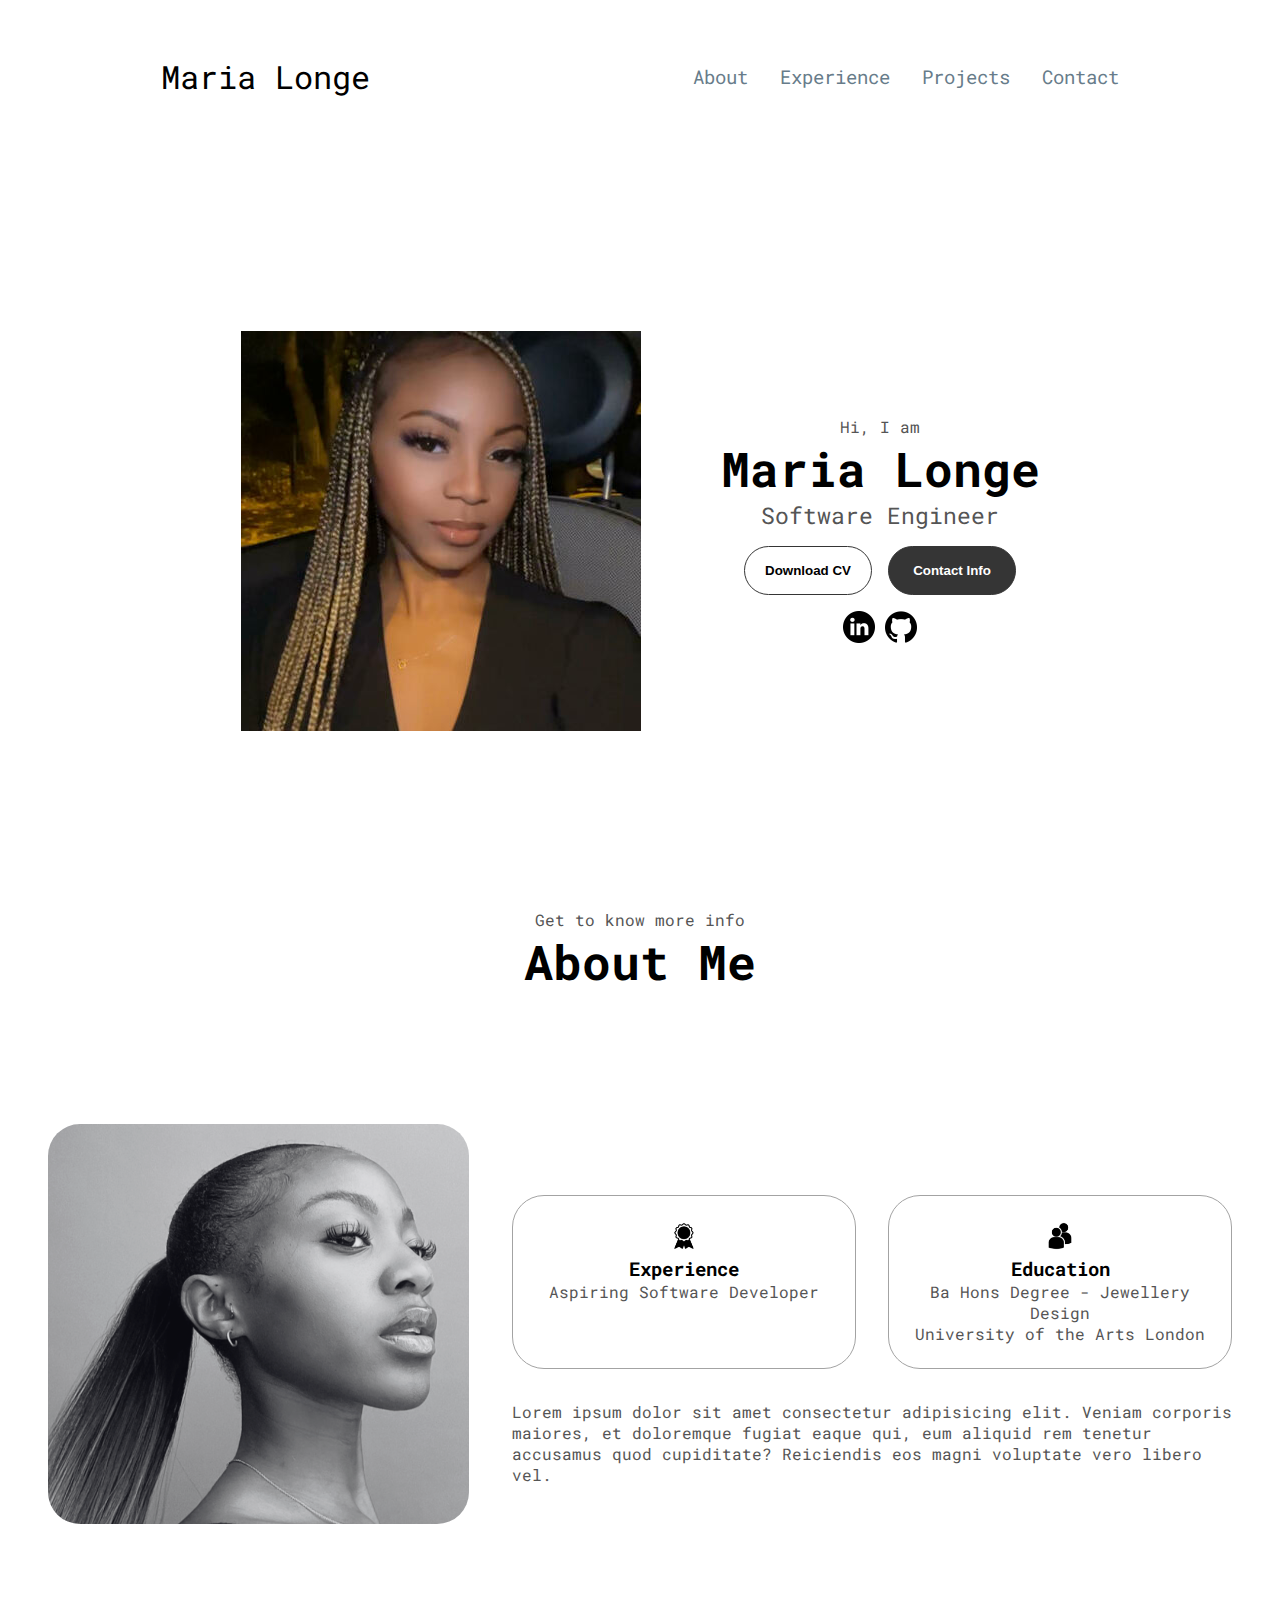
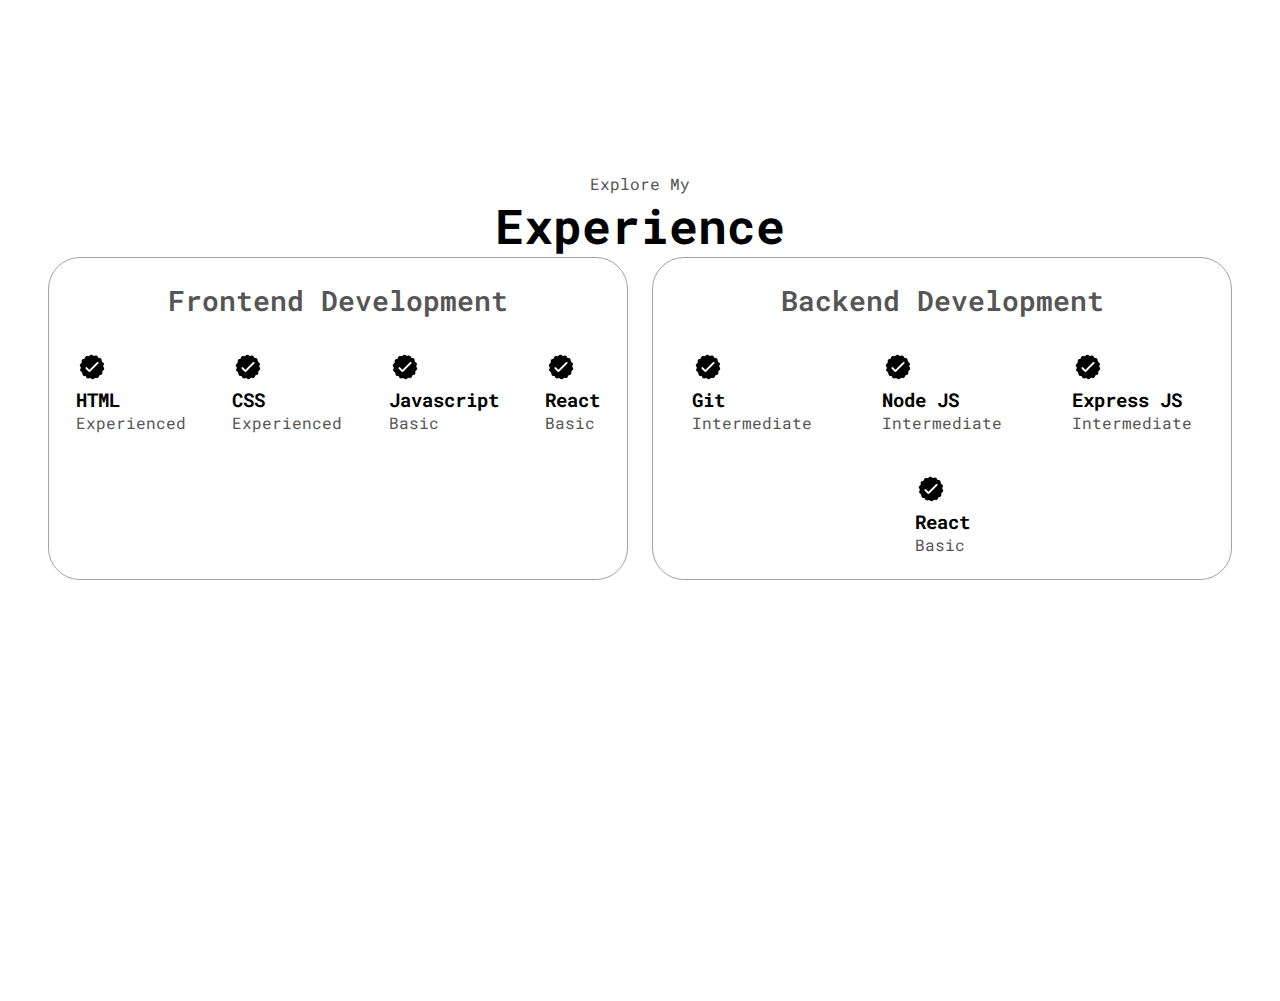
==== src/index.html @ 26e32adf "Experience section added in HTML and CSS" ====
<!DOCTYPE html>
<html lang="en">
<head>
    <meta charset="UTF-8">
    <meta name="viewport" content="width=device-width, initial-scale=1.0">
    <title>Maria;s Porfolio</title>
    <link rel="stylesheet" href="style.css"/>
    <link rel="stylesheet" href="mediaqueries.css"/>
</head>
<body>
    <nav id="desktop-nav">
        <div class="logo">Maria Longe</div>
        <div>
            <ul class="nav-links">
                <li><a href="#about">About</a></li>
                <li><a href="#experience">Experience</a></li>
                <li><a href="#projects">Projects</a></li>
                <li><a href="#contact">Contact</a></li>
            </ul>
        </div>
    </nav>
    <nav id="hamburger-nav">
        <div class="logo">Maria Longe</div>
        <div class="hamburger-menu">
            <div class="hamburger-icon" onclick="toggleMenu()">
                <span></span>
                <span></span>
                <span></span>
            </div>
            <div class="menu-links">
                <li><a href="#about" onclick="toggleMenu()">About</a></li>
                <li><a href="#experience" onclick="toggleMenu()">Experience</a></li>
                <li><a href="#projects" onclick="toggleMenu()">Projects</a></li>
                <li><a href="#contact" onclick="toggleMenu()">Contact</a></li>
            </div>
        </div>
    </nav>
    <section id="profile">
        <div class="section__pic-container">
            <img src="/assets/selfie.png" alt="Maria Longe profile picture"/>
        </div>
        <div class="section_text">
            <p class="section_text_p1">Hi, I am</p>
            <h1 class="title">Maria Longe</h1>
            <p class="section_text_p2">Software Engineer</p>
            <div class="btn-container">
                <button class="btn btn-color-2" 
                onclick="window.open('/assets/resume.pdf')">
                Download CV               
                </button>
                <button class="btn btn-color-1" 
                onclick="location.href='./#contact'">
                Contact Info               
                </button>
            </div>
            <div id="socials-container">
                <img 
                src="/assets/linkedin.png" 
                alt="My LinkedIn Profile"
                class="icon"
                onclick="location.href='//https://www.linkedin.com/in/maria-longe/'"
                />
                <img 
                src="/assets/github.png" 
                alt="My Github Profile"
                class="icon"
                onclick="location.href='//https://github.com/mariamayowa'"
                />
            </div>
        </div>
    </section>
    <section id="about">
        <p class="section_text_p1">Get to know more info</p>
        <h1 class="title">About Me</h1>
        <div class="section-container">
            <div class="section__pic-container">
                <img 
                src="/assets/about-pic.png" 
                alt="Profile pic" 
                class="about-pic"
                />
            </div>
            <div class="about-details-container">
                <div class="about-container">
                    <div class="details-container">
                        <img 
                        src="/assets/experience.png"
                        alt="Experience icon"
                        class="icon"
                        />
                        <h3>Experience</h3>
                        <p>Aspiring Software Developer</p>
                    </div>
                    <div class="details-container">
                        <img
                        src="/assets/education.png"
                        alt="Education icon"
                        class="icon"
                        />
                        <h3>Education</h3>
                        <p>Ba Hons Degree - Jewellery Design<br/>
                            University of the Arts London</p>
                    </div>
                </div>
                <div class="text-container">
                    <p>Lorem ipsum dolor sit amet consectetur adipisicing elit. Veniam corporis maiores, et doloremque fugiat eaque qui, eum aliquid rem tenetur accusamus quod cupiditate? Reiciendis eos magni voluptate vero libero vel.</p>
                </div>
            </div>    
        </div>
        <img 
        src="/assets/arrow.png" 
        alt="Arrow icon" 
        class="icon arrow"
        onclick="location.href='./#experience'"
        />
    </section>
    <section id="experience">
        <p class="section_text_p1">Explore My</p>
        <h1 class="title">Experience</h1>
        <div class="experience-detail-container">
            <div class="about-containers">
                <div class="details-container">
                    <h2 class="experience-sub-title">Frontend Development</h2>
                    <div class="article-container">
                        <article>
                            <img 
                            src="/assets/checkmark.png" 
                            alt="Experience icon"
                            class="icon"
                            />
                            <div>
                                <h3>HTML</h3>
                                <p>Experienced</P>
                            </div>
                        </article>
                        <article>
                            <img 
                            src="/assets/checkmark.png" 
                            alt="Experience icon"
                            class="icon"
                            />
                            <div>
                                <h3>CSS</h3>
                                <p>Experienced</P>
                            </div>
                        </article>
                        <article>
                            <img 
                            src="/assets/checkmark.png" 
                            alt="Experience icon"
                            class="icon"
                            />
                            <div>
                                <h3>Javascript</h3>
                                <p>Basic</P>
                            </div>
                        </article>
                        <article>
                            <img 
                            src="/assets/checkmark.png" 
                            alt="Experience icon"
                            class="icon"
                            />
                            <div>
                                <h3>React</h3>
                                <p>Basic</P>
                            </div>
                        </article>
                    </div>
                </div>
                <div class="details-container">
                    <h2 class="experience-sub-title">Backend Development</h2>
                    <div class="article-container">
                        <article>
                            <img 
                            src="/assets/checkmark.png" 
                            alt="Experience icon"
                            class="icon"
                            />
                            <div>
                                <h3>Git</h3>
                                <p>Intermediate</P>
                            </div>
                        </article>
                        <article>
                            <img 
                            src="/assets/checkmark.png" 
                            alt="Experience icon"
                            class="icon"
                            />
                            <div>
                                <h3>Node JS</h3>
                                <p>Intermediate</P>
                            </div>
                        </article>
                        <article>
                            <img 
                            src="/assets/checkmark.png" 
                            alt="Experience icon"
                            class="icon"
                            />
                            <div>
                                <h3>Express JS</h3>
                                <p>Intermediate</P>
                            </div>
                        </article>
                        <article>
                            <img 
                            src="/assets/checkmark.png" 
                            alt="Experience icon"
                            class="icon"
                            />
                            <div>
                                <h3>React</h3>
                                <p>Basic</P>
                            </div>
                        </article>
                    </div>
                </div>                             
            </div>
        </div>
        <img 
        src="/assets/arrow.png" 
        alt="Arrow icon" 
        class="icon arrow"
        onclick="location.href='./#projects'"
        />
    </section>
    <script src="script.js"></script>
</body>
</html>
---- src/style.css ----
/*GENERAL*/

@import url('https://fonts.googleapis.com/css2?family=Poppins:wght@200;300;400;500;600&family=Roboto+Mono:wght@100..700&display=swap');

* {

    margin: 0;
    padding: 0;
}

body {
    font-family: "Roboto Mono", serif;
}

html {
    scroll-behavior: smooth;
}

p {
    color: rgb(85, 85, 85);
}

/*TRANSITION*/

a, .btn {
    transition: all 300ms ease;
}

/*DESKTOP NAV*/

nav, 
.nav-links {
    display: flex;
}

nav {
    justify-content: space-around;
    align-items: center;
    height: 17vh;
}

.nav-links {
    gap: 2rem;
    list-style: none;
    font-size: 1.2rem;
}

a {
    color: #677c8a;
    text-decoration: none;
    text-decoration-color: white;
}

a:hover {
    color: white;
    text-decoration: underline;
    text-underline-offset: 1rem;
    text-decoration-color: rgb(181, 181, 181);
}

.logo {
    font-size: 2rem;
}

.logo:hover {
    cursor: default;
}

/*HAMBURGER MENU*/

#hamburger-nav {
    display:  none;
}

.hamburger-menu {
    position: relative;
    display: inline-block;
}

.hamburger-icon {
    display: flex;
    flex-direction: column;
    justify-content: space-between;
    height: 24px;
    width: 30px;
    cursor: pointer;
}

.hamburger-icon span {
    background-color: black;
    width: 100%;
    height: 2px;
    transition: all 0.3 ease-in-out;
}

.menu-links {
    background-color: white;
    width: fit-content;
    max-height: 0;
    position: absolute;
    top: 100%;
    right: 0;
    overflow: hidden;
    transition: all 0.3 ease-in-out;
}

.menu-links a {
    text-align: center;
    display: block;
    padding: 10px;
    color: black;
    font-size: 1.5rem;
    text-decoration: none;
    transition: all 0.3 ease-in-out;
}

.menu-links li {
    list-style: none;
}

.menu-links.open {
    max-height: 300px;
}

.hamburger-icon.open span:first-child {
    transform: rotate(45deg) translate(10px, 5px);
}

.hamburger-icon.open span:nth-child(2) {
    opacity: 0;
}

.hamburger-icon.open span:last-child {
    transform: rotate(-45deg) translate(10px, -5px);
}

.hamburger-icon span:first-child {
    transform: none;
}

.hamburger-icon span:first-child {
    opacity: 1;
}

.hamburger-icon span:first-child {
    transform: none;
}

/*SECTIONS*/

section {
    margin: 0 3rem;
    padding-top: 4vh;
    height: 96vh;
    box-sizing: border-box;
    min-height: fit-content;
}

.section-container {
    display: flex;
}

/*PROFILE SECTION*/

#profile {
    gap: 5rem;
    display: flex;
    height: 80vh;
    justify-content: center;
}

.section__pic-container {
    display: flex;
    height: 400px;
    width: 400px;
    margin: auto 0;
}

.section_text {
    align-self: center;
    text-align: center;
}

.section_text p {
    font-weight: 400;
}

.section_text_p1 {
    text-align: center;
}

.section_text_p2 {
    font-size: 1.45rem;
    margin-bottom: 1rem;
}

.title {
    font-size: 3rem;
    text-align: center;
}

#social-container {
    display: flex;
    margin-top: 1rem;
    gap: 1rem;
    justify-content: center;
}

/*ICONS*/

.icon {
    cursor: pointer;
    height: 2rem;
}

/*BUTTONS*/

.btn-container {
    display: flex;
    justify-content: center;
    gap: 1rem;
    padding-bottom: 1rem;
}

.btn {
    border-radius: 2rem;
    padding: 1rem;
    width: 8rem;
    transition: all 300ms ease;
    font-weight: 600;
}

.btn-color-1,
.btn-color-2 {
    border: rgb(53,53,53) 0.1rem solid;
}

.btn-color-1:hover,
.btn-color-2:hover {
    cursor: pointer;
}    

.btn-color-1,
.btn-color-2:hover {
    background: rgb(53,53,53);
    color: white;
}

.btn-color-1:hover{
    background: rgb(0,0,0);
}

.btn-color-2 {
    background: none;
}

.btn-color-2:hover {
    border: rgb(255, 255, 255) 0.1rem solid;
}

.btn-container {
    gap: 1rem;
}

/*ABOUT SECTION*/

#about {
    position: relative;
}

.about-container {
    gap: 2rem;
    margin-top: 2rem;
    margin-bottom: 2rem;
}

.about-details-container {
    justify-content: center;
    flex-direction: column;
}

.about-container, 
.about-details-container {
    display: flex;
}

.about-pic {
    border-radius: 2rem;
}

.arrow {
    position: absolute;
    right: -5rem;
    bottom: 2.5rem;
}

.details-container {
    background: white;
    flex: 1;
    padding: 1.5rem;
    border-radius: 2rem;
    border: rgb(53,53,53) 0.1rem solid;
    border-color: rgb(163,163,163);
    text-align: center;
}

.section-container {
    gap: 4rem;
    height: 80%;
}

.section__pic-container {
    height: 400px;
    width: 400px;
    margin: auto 0;
}

/*EXPERIENCE SECTION*/

#experience {
    position: relative;
}

.about-containers {
    display: flex;
    gap: 1.5rem;
}

.experience-sub-title {
    color: rgb(85, 85, 85);
    font-weight: 600;
    font-size: 1.75rem;
    margin-bottom: 2rem;
}

.experience-detail-container {
    display: flex; 
    justify-content: center;
    flex-direction: column;
}

.article-container {
    display: flex;
    text-align: initial;
    flex-wrap: wrap;
    flex-direction: row;
    gap: 2.5rem;
    justify-content: space-around;
}

.article {
    display: flex;
    width: 10rem;
    justify-content: space-around;
    gap: 0.5rem;
}

article .icon {
    cursor: default;
}
---- src/mediaqueries.css ----
@media screen and (max-width: 1200px) {
    #desktop-nav{
        display: none;
    }
    #hamburger-nav {
        display: flex;
    }
}
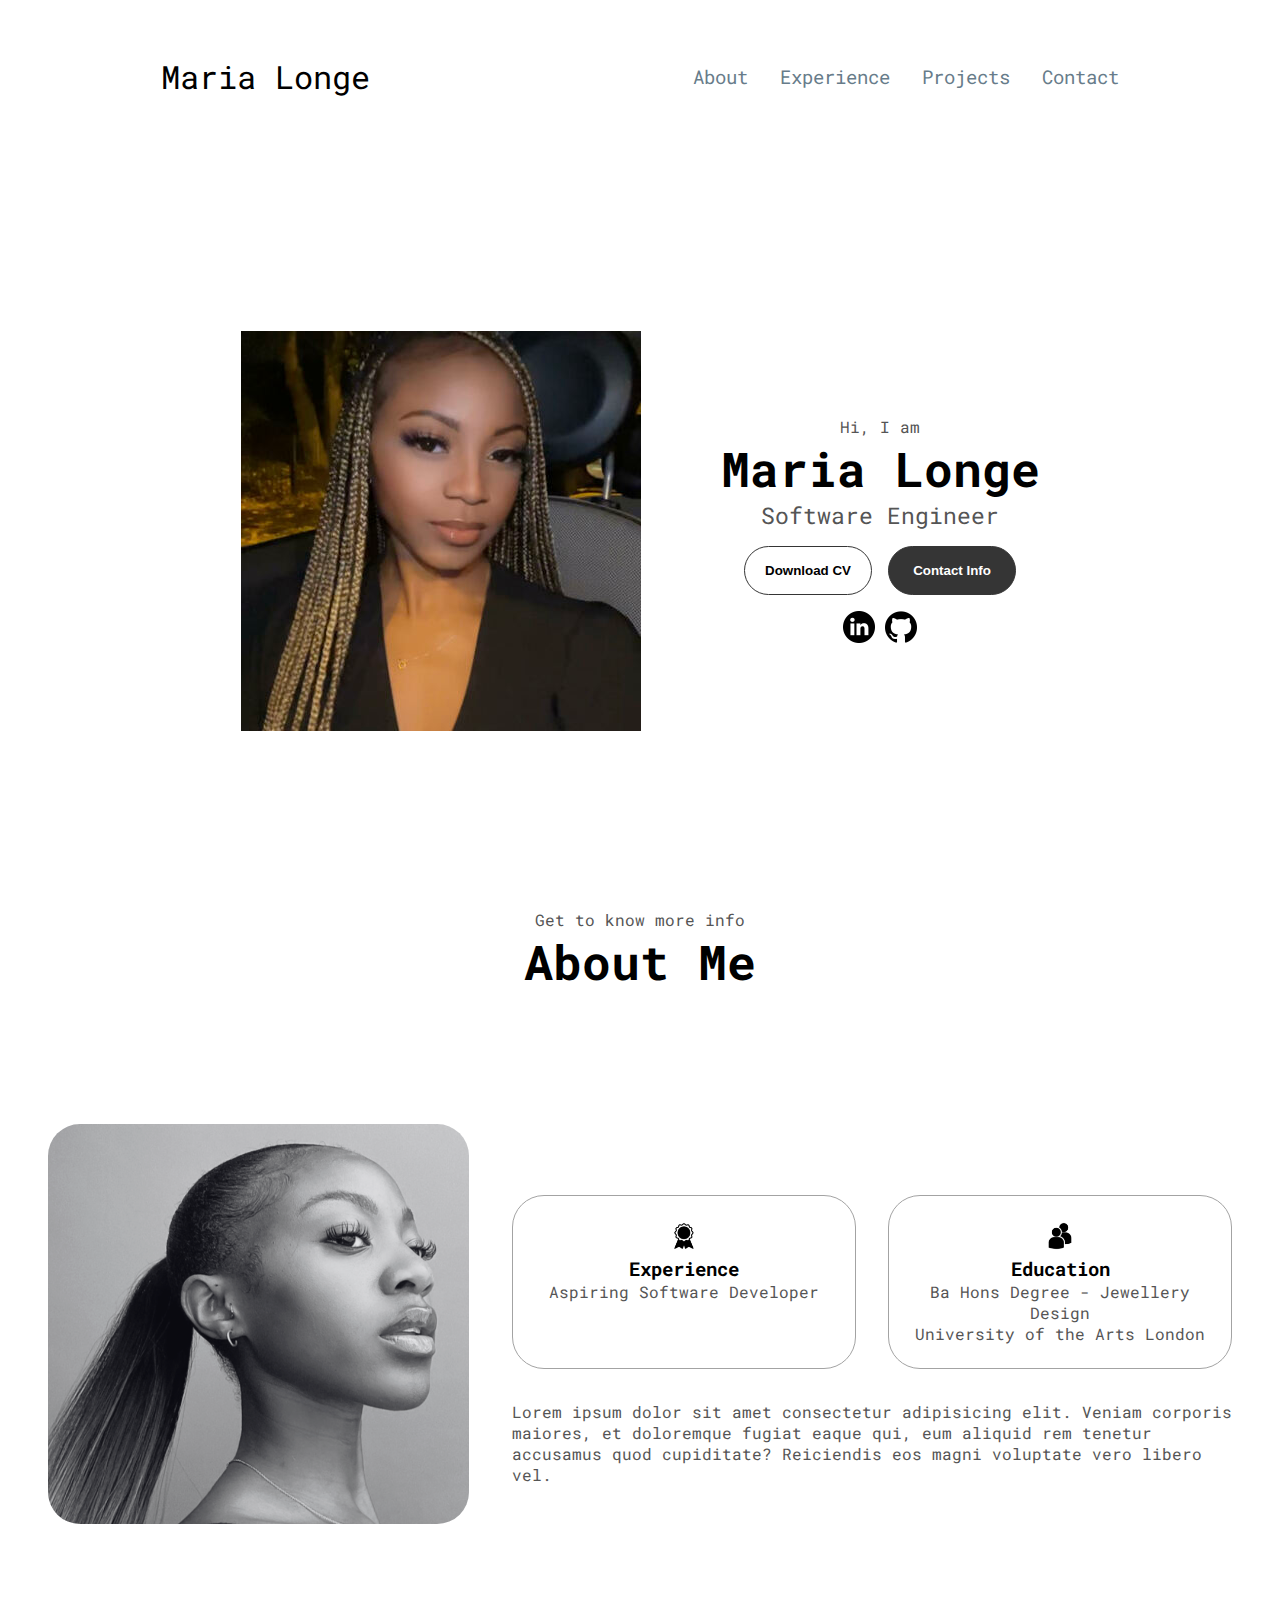
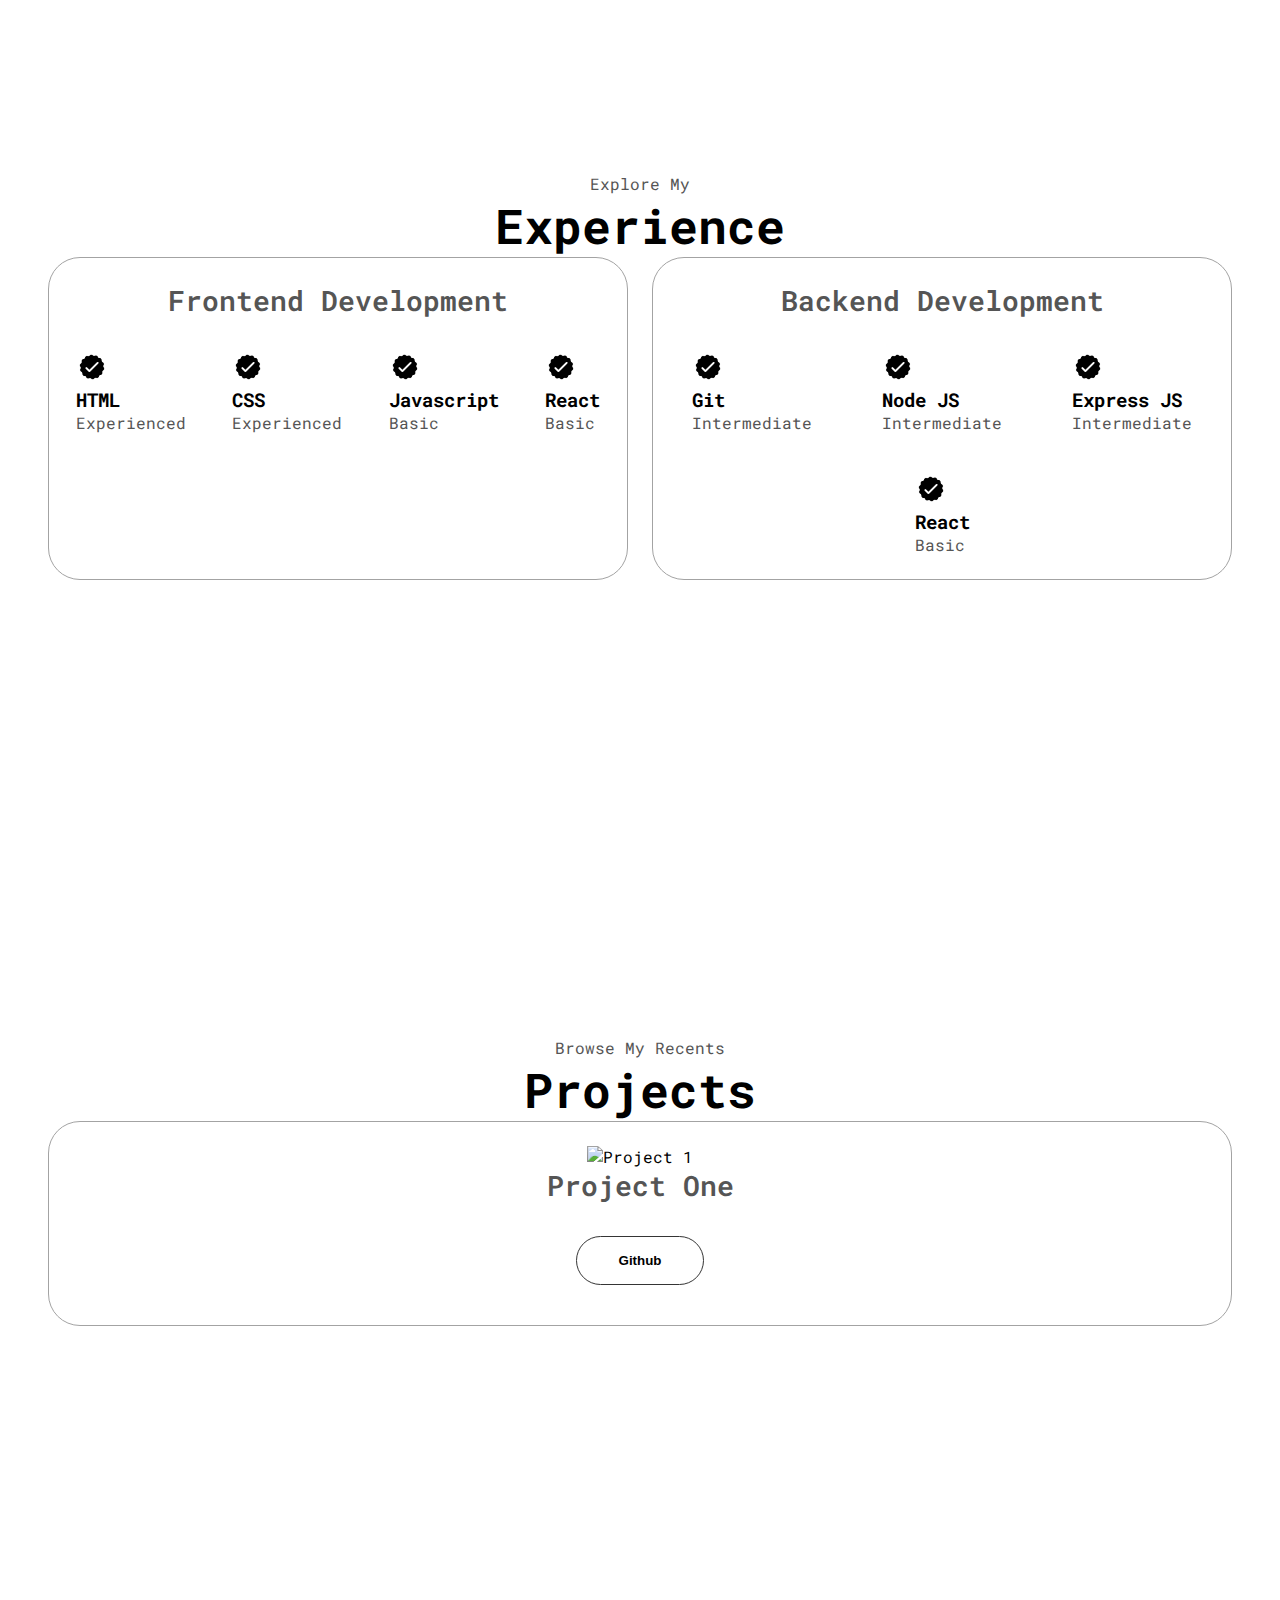
==== commit cedec8d7: "Personal projects section added." ====
--- a/src/index.html
+++ b/src/index.html
@@ -226,6 +226,30 @@
         onclick="location.href='./#projects'"
         />
     </section>
+    <section id="projects">
+        <p class="section_text_p1">Browse My Recents</p>
+        <h1 class="title">Projects</h1>
+        <div class="experience-detail-container">
+            <div class="details-container color-container">
+                <div class="article-container">
+                    <img
+                    src=""
+                    alt="Project 1"
+                    class="project-img"
+                    />
+                </div>
+                <h2 class="experience-sub-title project-title">Project One</h2>
+                <div class="btn-container">
+                    <button
+                        class="btn btn-color-2 project-btn"
+                    onclick="location.href='https://github.com/'"
+                    >
+                    Github
+                    </button>
+                </div>
+            </div>
+        </div>
+    </section>
     <script src="script.js"></script>
 </body>
 </html>--- a/src/style.css
+++ b/src/style.css
@@ -357,4 +357,7 @@
 
 article .icon {
     cursor: default;
-}+}
+
+/*PROJECTS*/
+
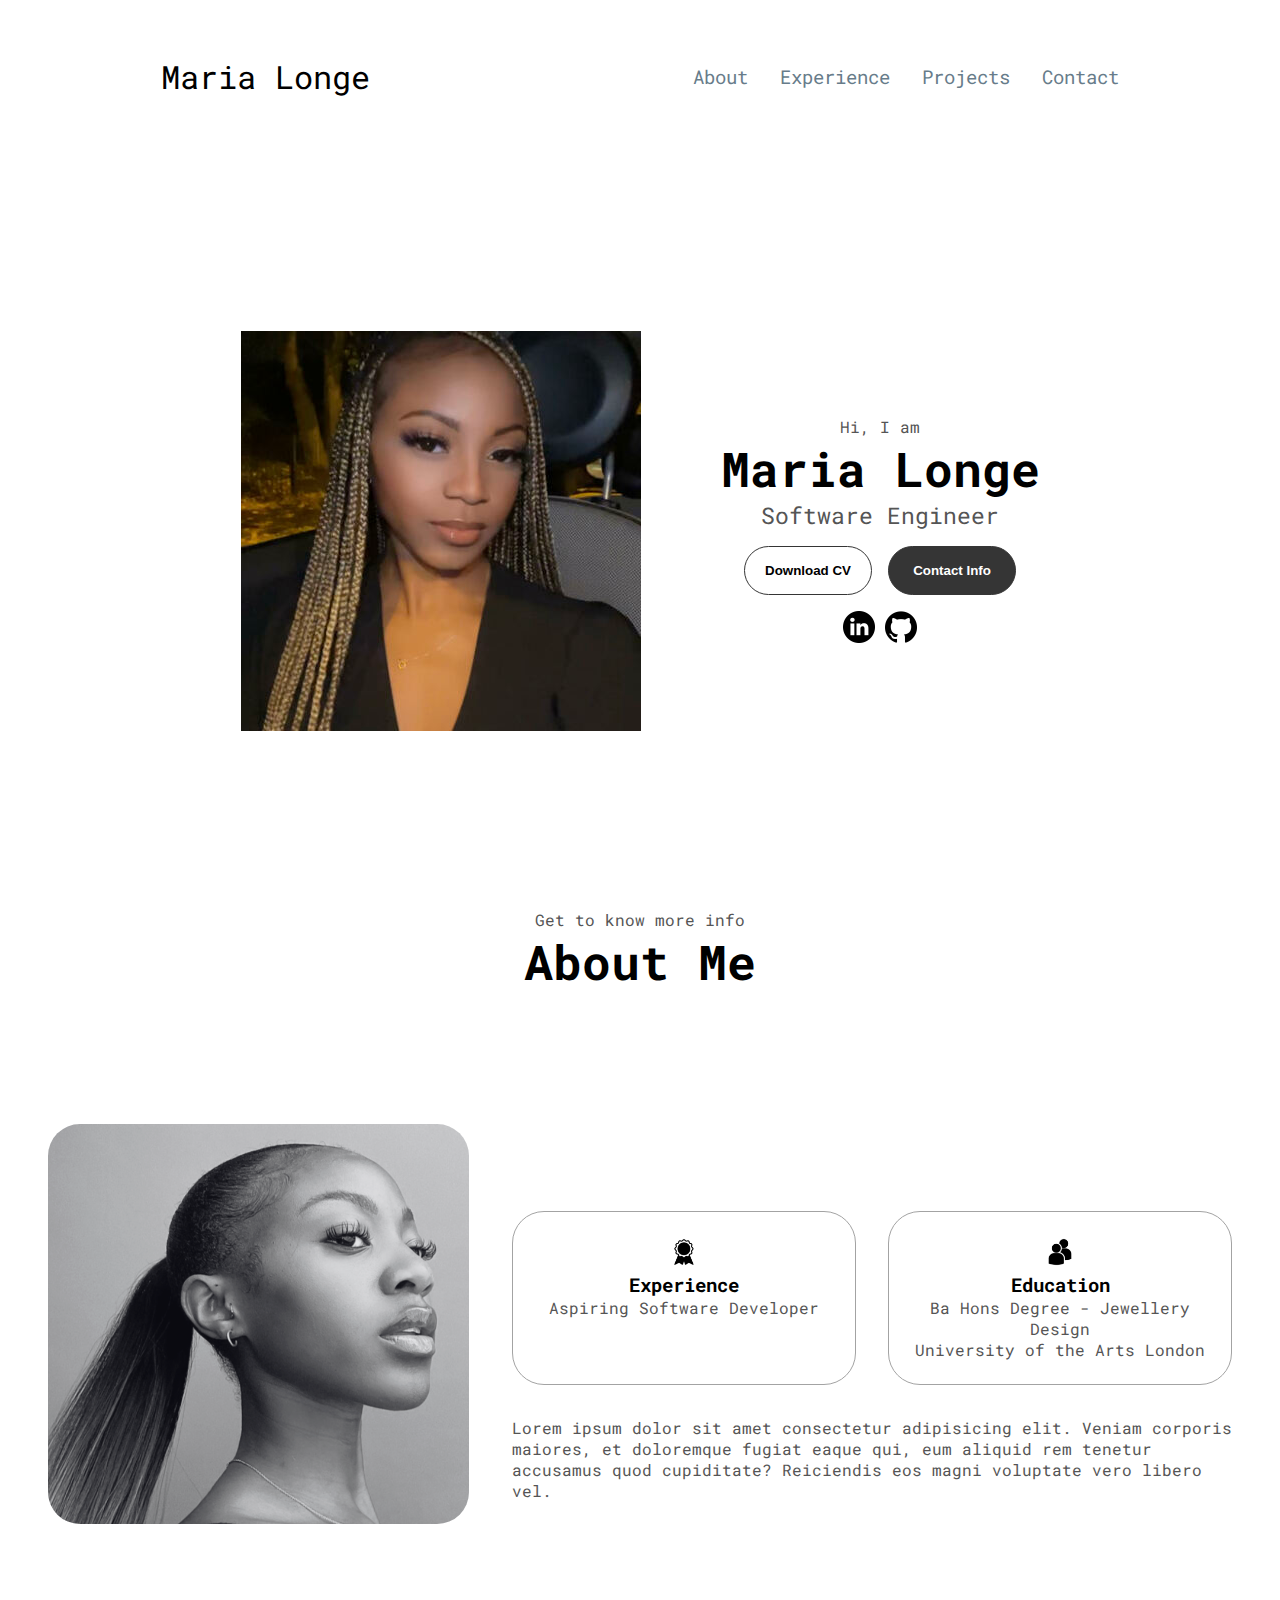
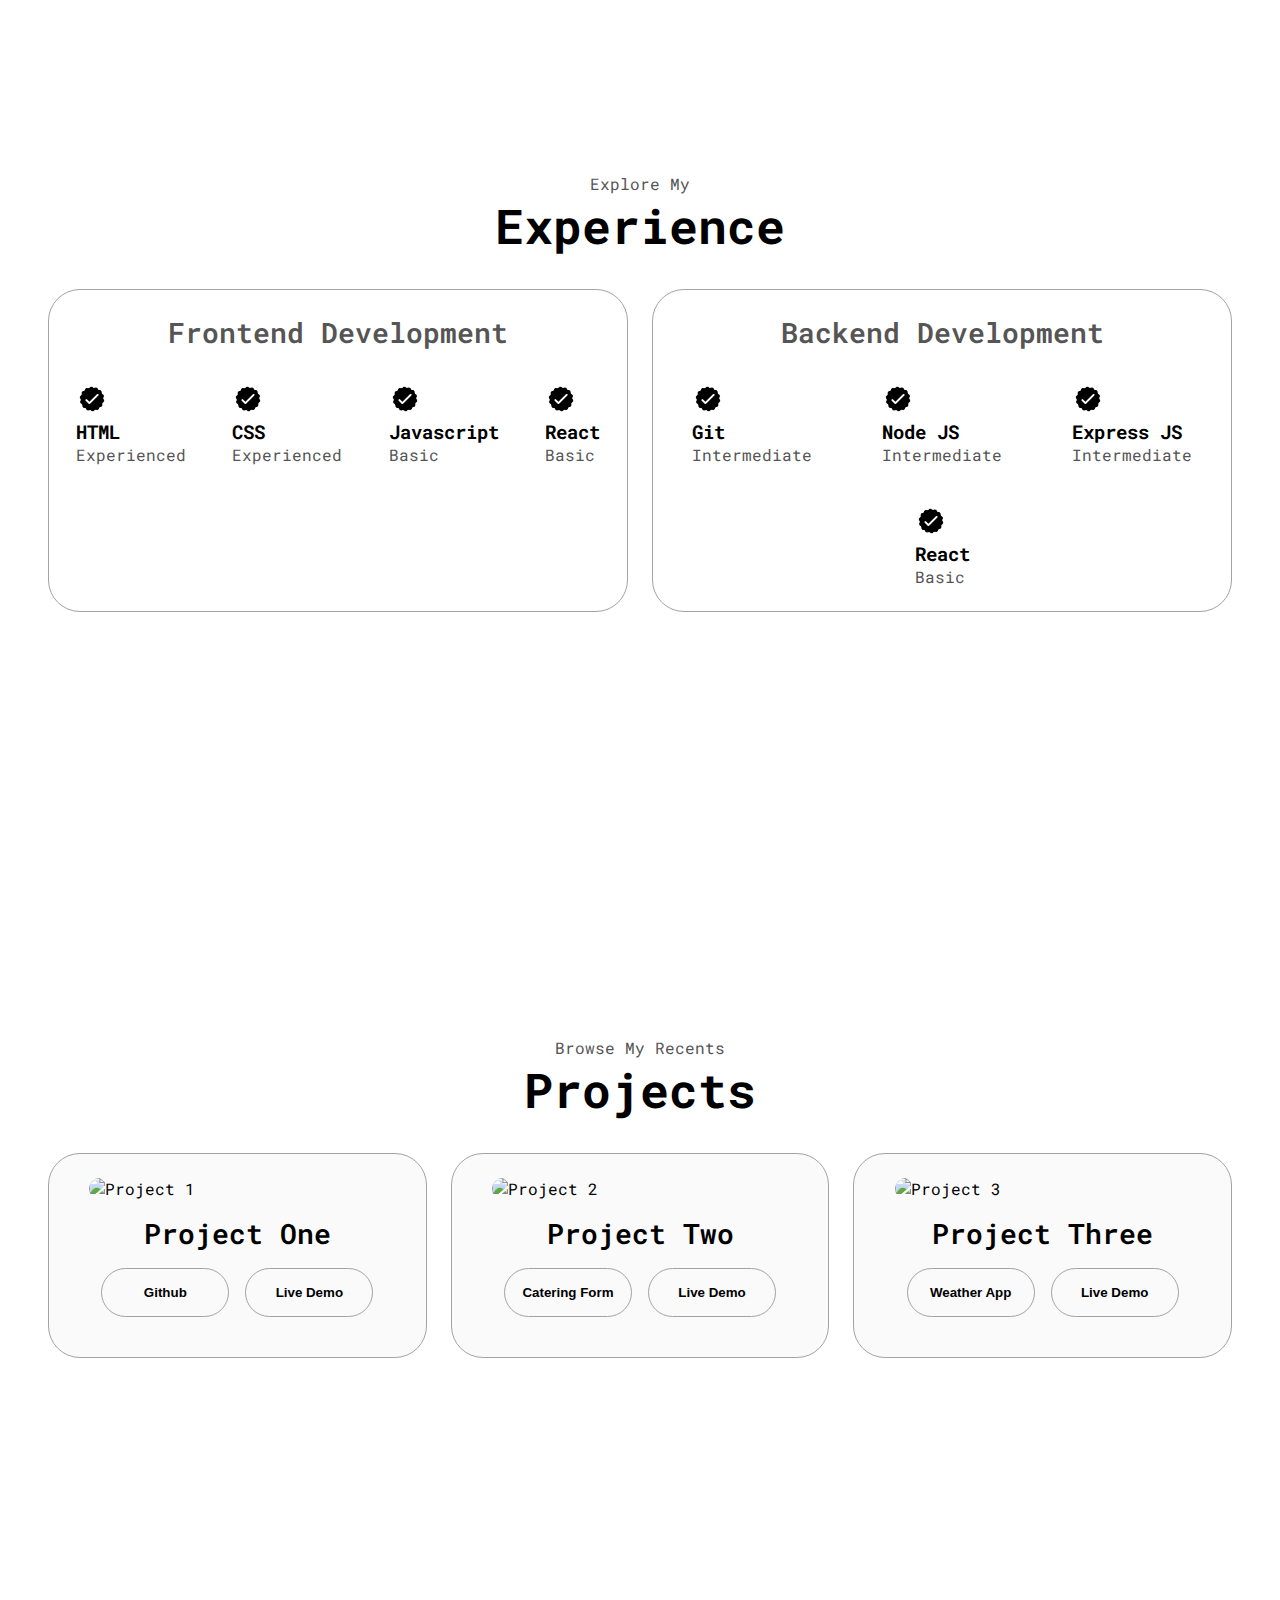
==== commit 44ae80b9: "Styled the 'Projects section'" ====
--- a/src/index.html
+++ b/src/index.html
@@ -230,6 +230,7 @@
         <p class="section_text_p1">Browse My Recents</p>
         <h1 class="title">Projects</h1>
         <div class="experience-detail-container">
+          <div class="about-containers">
             <div class="details-container color-container">
                 <div class="article-container">
                     <img
@@ -246,9 +247,70 @@
                     >
                     Github
                     </button>
-                </div>
-            </div>
-        </div>
+                    <button
+                        class="btn btn-color-2 project-btn"
+                    onclick="location.href='https://github.com/'"
+                    >
+                    Live Demo
+                    </button>
+                </div>
+            </div>
+            <div class="details-container color-container">
+                <div class="article-container">
+                    <img
+                    src=""
+                    alt="Project 2"
+                    class="project-img"
+                    />
+                </div>
+                <h2 class="experience-sub-title project-title">Project Two</h2>
+                <div class="btn-container">
+                    <button
+                        class="btn btn-color-2 project-btn"
+                    onclick="location.href='https://tol-christmas-order-form.netlify.app/'"
+                    >
+                    Catering Form
+                    </button>
+                    <button
+                        class="btn btn-color-2 project-btn"
+                    onclick="location.href='https://tol-christmas-order-form.netlify.app/'"
+                    >
+                    Live Demo
+                    </button>
+                </div>
+            </div>
+            <div class="details-container color-container">
+                <div class="article-container">
+                    <img
+                    src=""
+                    alt="Project 3"
+                    class="project-img"
+                    />
+                </div>
+                <h2 class="experience-sub-title project-title">Project Three</h2>
+                <div class="btn-container">
+                    <button
+                        class="btn btn-color-2 project-btn"
+                    onclick="location.href='https://marias-first-weather-app.netlify.app/'"
+                    >
+                   Weather App
+                    </button>
+                    <button
+                        class="btn btn-color-2 project-btn"
+                    onclick="location.href='https://marias-first-weather-app.netlify.app/'"
+                    >
+                    Live Demo
+                    </button>
+                </div>
+            </div>
+          </div>  
+        </div>
+        <img 
+        src="/assets/arrow.png" 
+        alt="Arrow icon" 
+        class="icon arrow"
+        onclick="location.href='./#projects'"
+        />
     </section>
     <script src="script.js"></script>
 </body>
--- a/src/style.css
+++ b/src/style.css
@@ -296,6 +296,7 @@
 
 .details-container {
     background: white;
+    margin-top: 2rem;
     flex: 1;
     padding: 1.5rem;
     border-radius: 2rem;
@@ -361,3 +362,27 @@
 
 /*PROJECTS*/
 
+#projects {
+    position: relative;
+}
+
+.color-container {
+    border-color: rgb(163, 163, 163);
+    background: rgb(250, 250, 250);
+}
+
+.project-img {
+    border-radius: 2rem;
+    width: 90%;
+    height: 90%;
+}
+
+.project-title {
+    margin: 1rem;
+    color: black;
+}
+
+.project-btn {
+    color: black;
+    border-color: rgb(163, 163, 163);
+}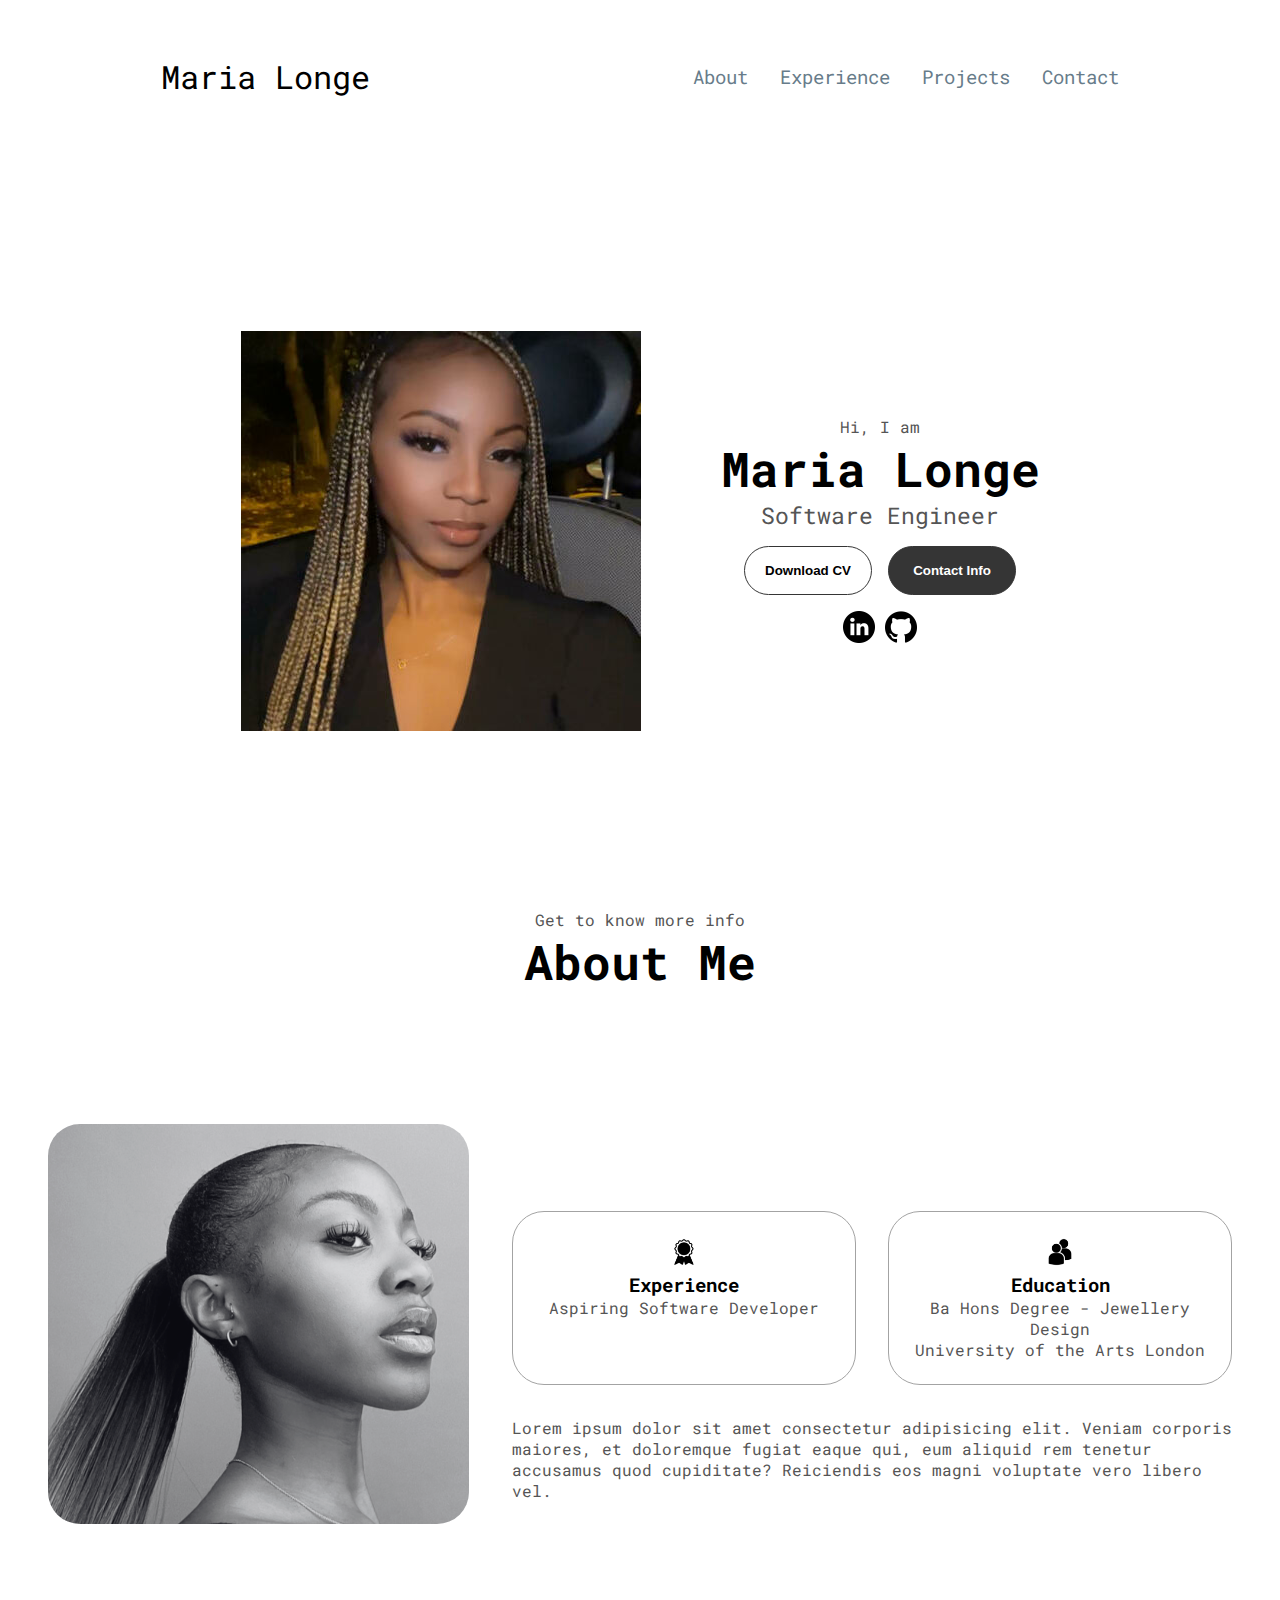
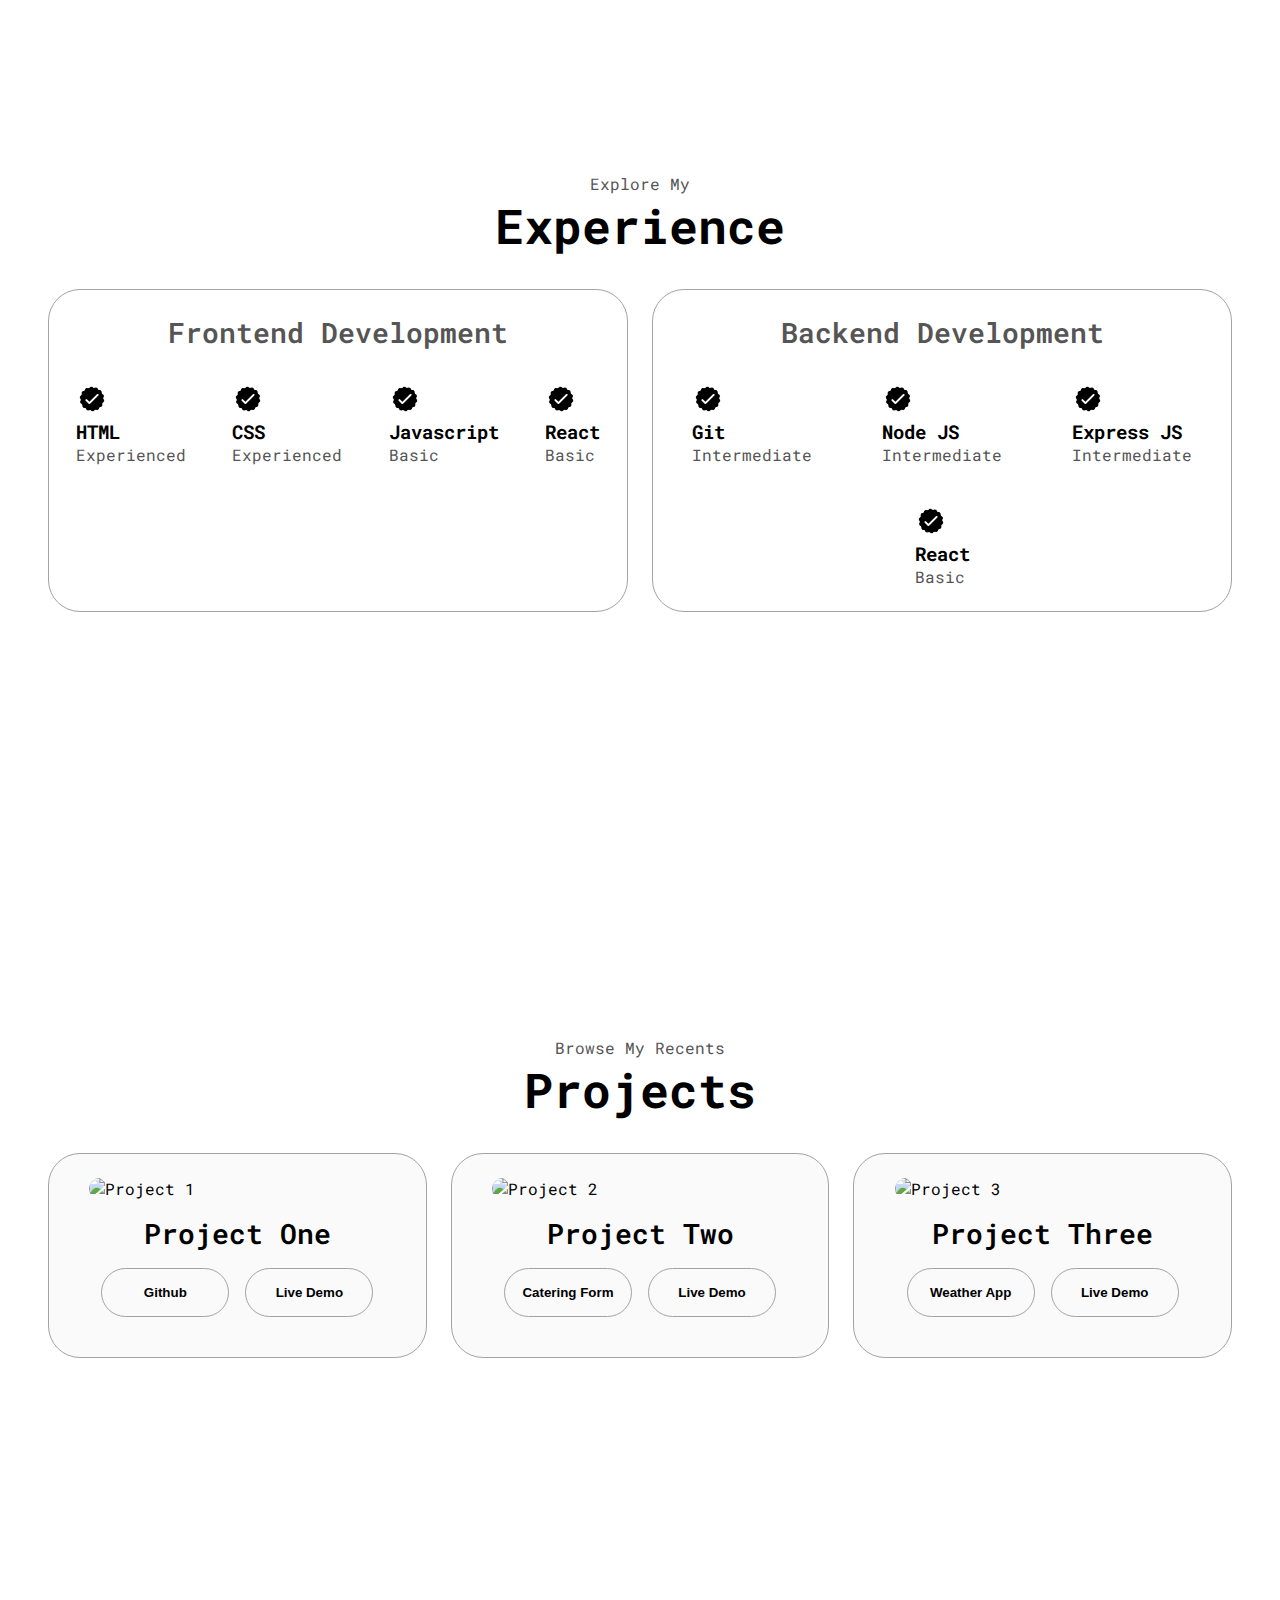
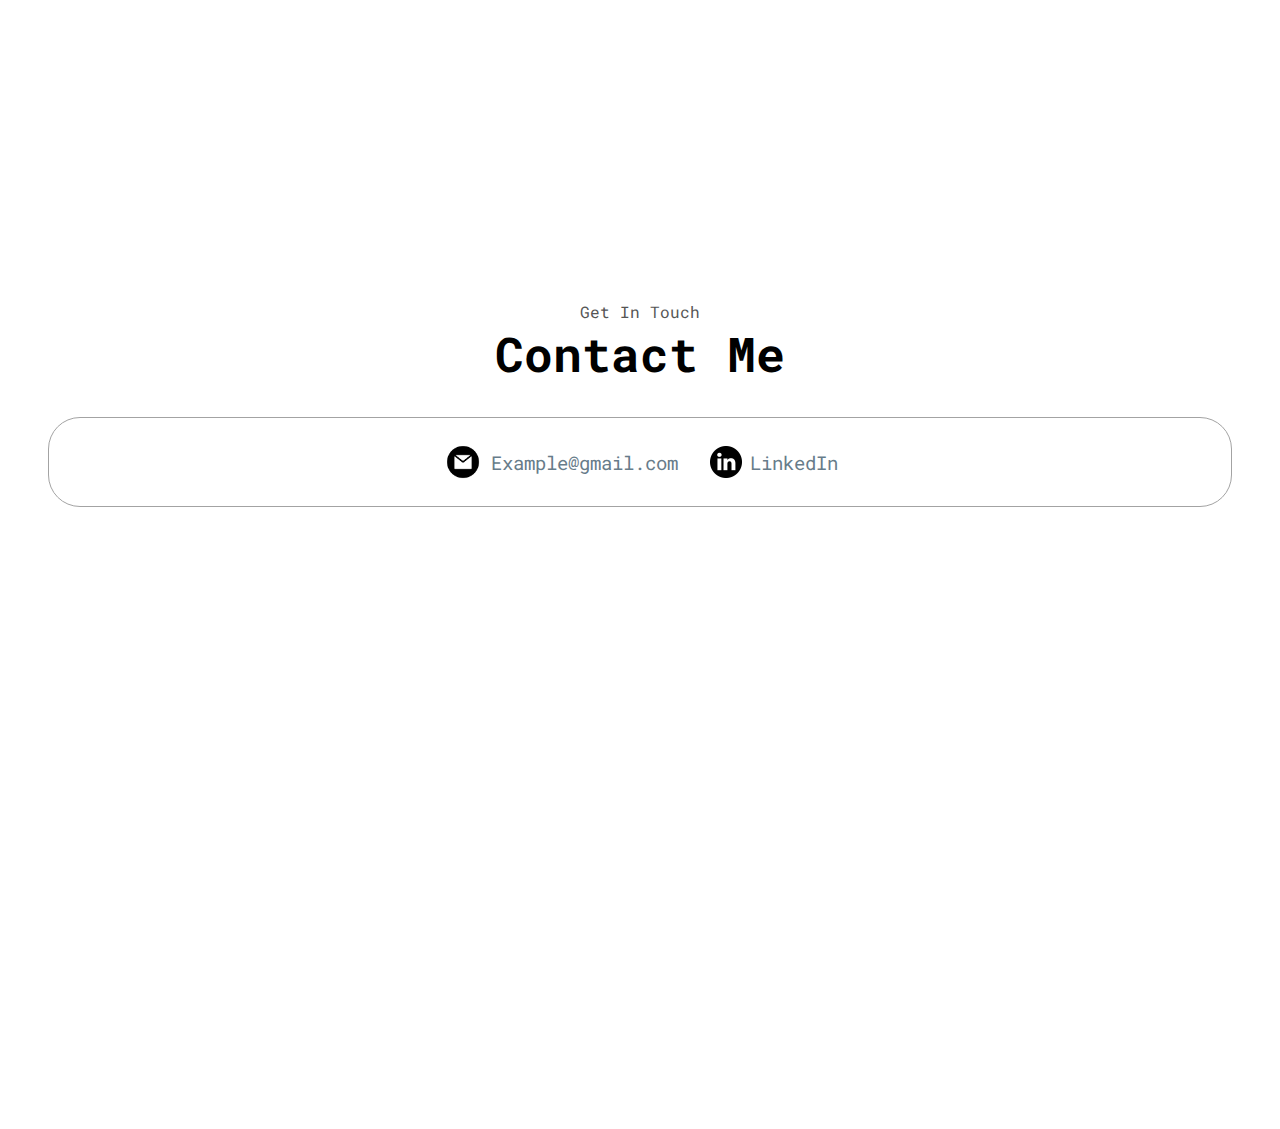
==== commit 69f9fb01: "HTML and CSS for 'Contact' section added." ====
--- a/src/index.html
+++ b/src/index.html
@@ -312,6 +312,32 @@
         onclick="location.href='./#projects'"
         />
     </section>
+    <section class="contact"> 
+        <p class="section_text_p1">Get In Touch</p>
+        <h1 class="title">Contact Me</h1>
+        <div class="contact-info-upper-container">
+            <div class="contact-info-container">
+                <img 
+                src="/assets/email.png"
+                alt="Email Icon"
+                class="icon contact-icon email-icon"
+                />
+                <p>
+                    <a href="mailto:example@gmail.com">Example@gmail.com</a>
+                </p>
+            </div>
+            <div class="contact-info-container">
+                <img 
+                src="/assets/linkedin.png"
+                alt="LinkedIn Icon"
+                class="icon contact-icon"
+                />
+                <p>
+                    <a href="https://www.linkedin.com/in/maria-longe/">LinkedIn</a>
+                </p>
+            </div>
+        </div>
+    </section>
     <script src="script.js"></script>
 </body>
 </html>--- a/src/style.css
+++ b/src/style.css
@@ -385,4 +385,44 @@
 .project-btn {
     color: black;
     border-color: rgb(163, 163, 163);
+}
+
+/*CONTACT*/
+
+#contact {
+    display: flex;
+    justify-self: center;
+    flex-direction: column;
+    height: 70vh;
+}
+
+.contact-info-upper-container {
+    display: flex;
+    justify-content: center;
+    border-radius: 2rem;
+    border: rgb(53, 53, 53) 0.1rem solid;
+    border-color: rgb(163, 163, 163);
+    background: (250, 250, 250);
+    margin: 2rem auto;
+    padding: 0.5rem;
+}
+
+.contact-info-container {
+    display: flex;
+    align-items: center;
+    justify-content: center;
+    gap: 0.5rem;
+    margin: 1rem;
+}
+
+.contact-info-container p {
+    font-size: larger;
+}
+
+.contact-icon {
+    cursor: default;
+}
+
+.email-icon {
+    height: 2.5rem;
 }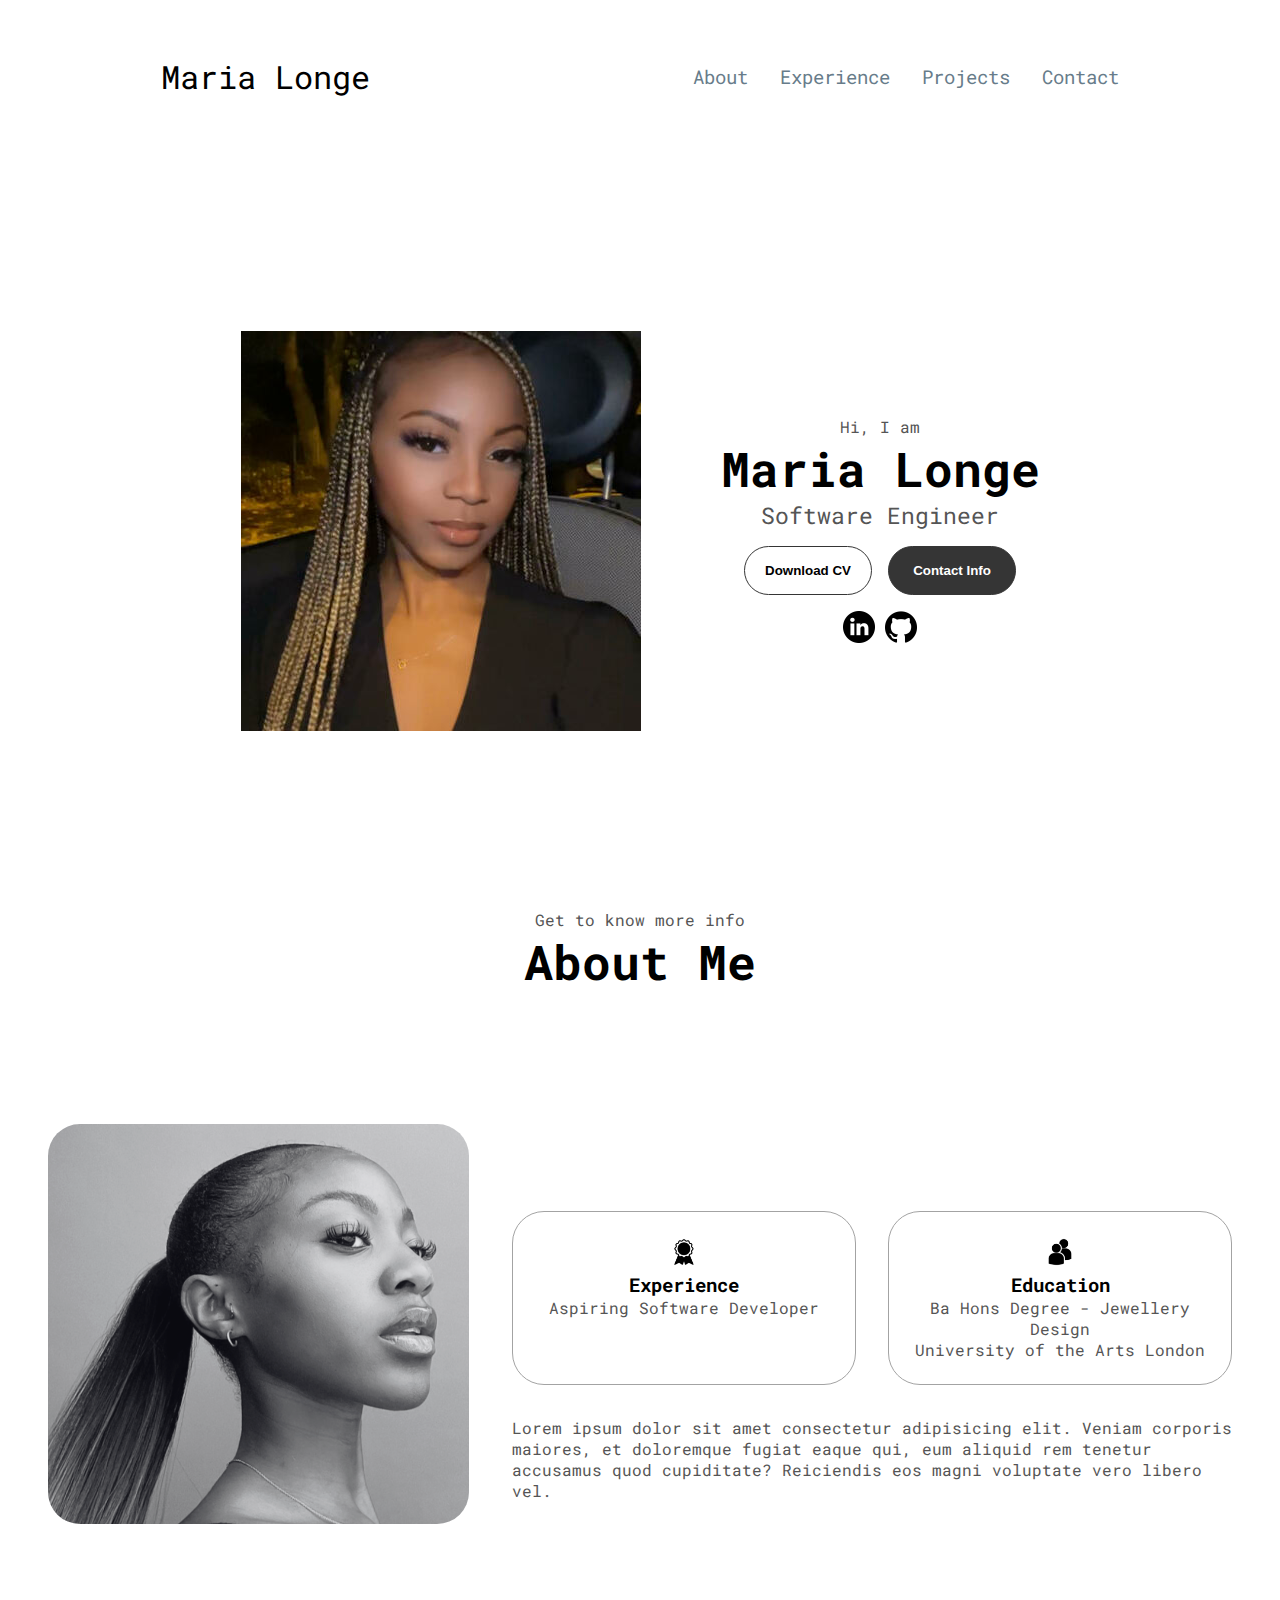
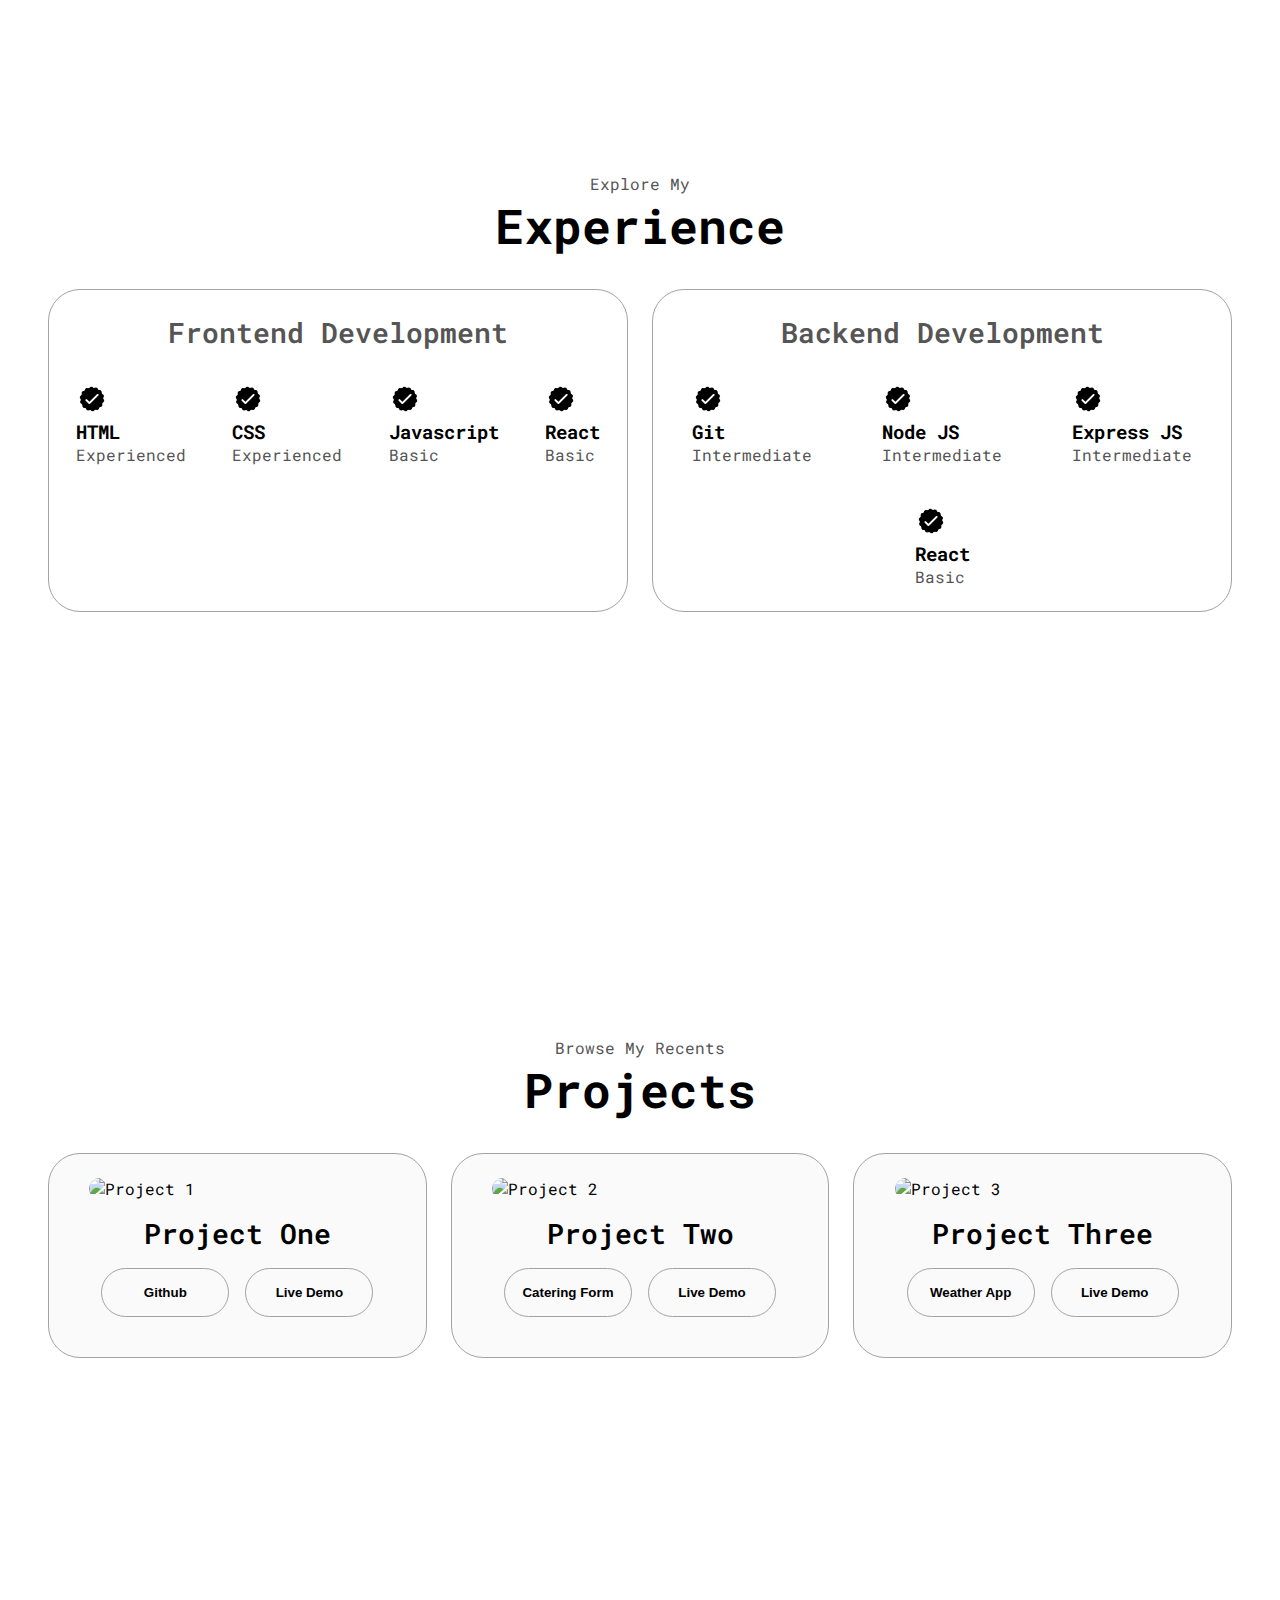
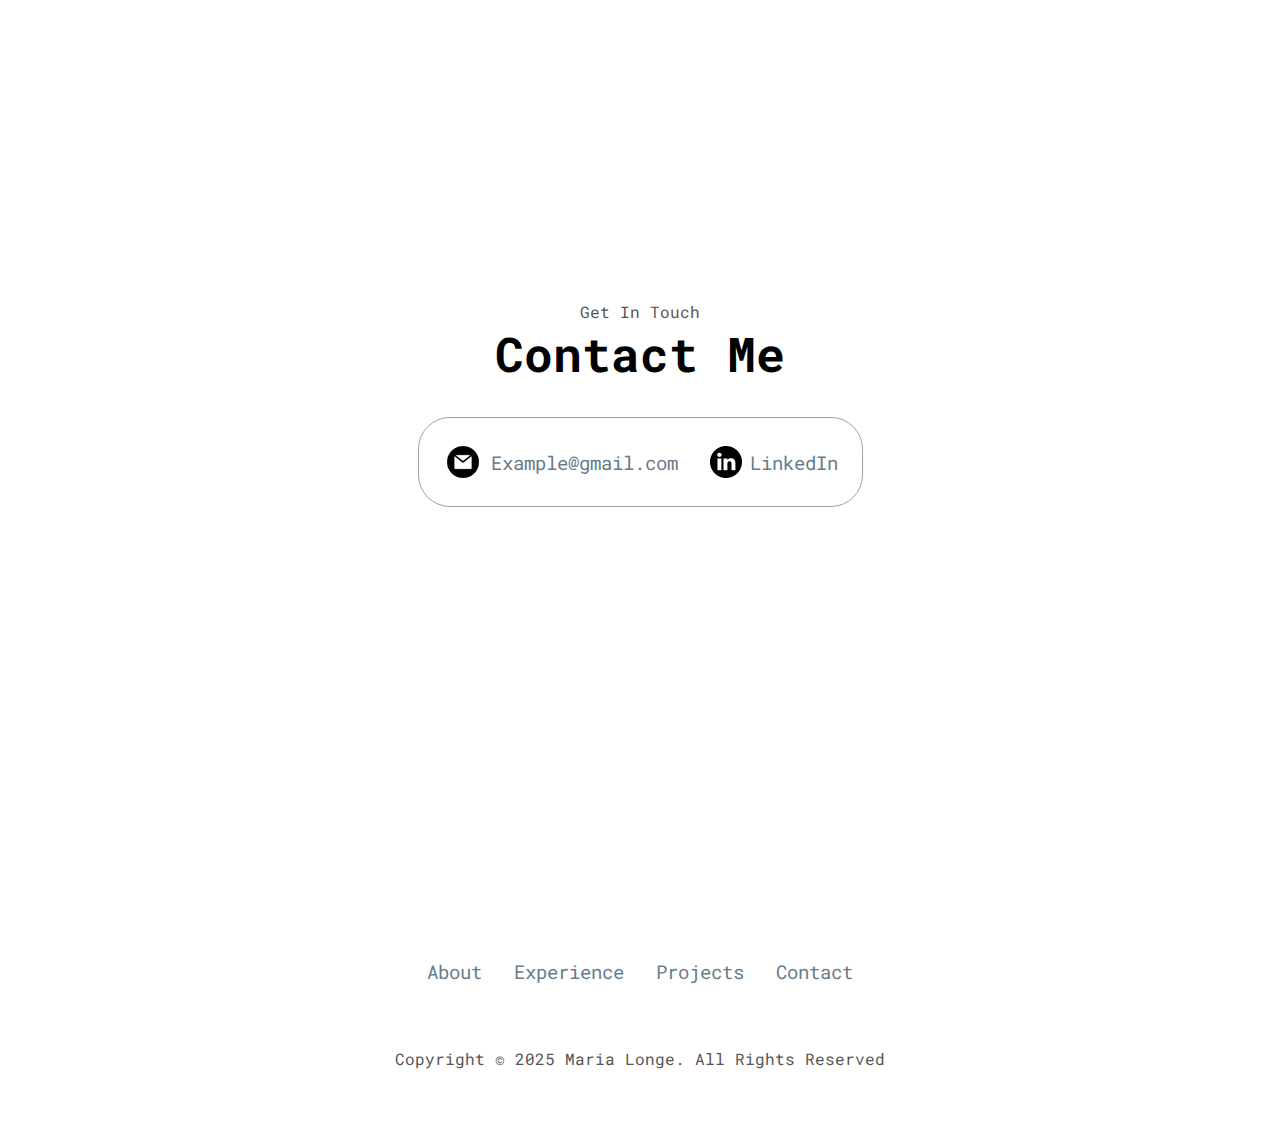
==== commit 8d417a37: "Footer section added." ====
--- a/src/index.html
+++ b/src/index.html
@@ -312,7 +312,7 @@
         onclick="location.href='./#projects'"
         />
     </section>
-    <section class="contact"> 
+    <section id="contact"> 
         <p class="section_text_p1">Get In Touch</p>
         <h1 class="title">Contact Me</h1>
         <div class="contact-info-upper-container">
@@ -338,6 +338,19 @@
             </div>
         </div>
     </section>
+    <footer>
+        <nav>
+            <div class="nav-links-container">
+                <ul class="nav-links">
+                    <li><a href="#about">About</a></li>
+                    <li><a href="#experience">Experience</a></li>
+                    <li><a href="#projects">Projects</a></li>
+                    <li><a href="#contact">Contact</a></li>
+                </ul>
+            </div>
+        </nav>
+        <p>Copyright &#169; 2025 Maria Longe. All Rights Reserved</p>
+    </footer>
     <script src="script.js"></script>
 </body>
 </html>--- a/src/style.css
+++ b/src/style.css
@@ -425,4 +425,15 @@
 
 .email-icon {
     height: 2.5rem;
+}
+
+/*FOOTER*/
+
+footer {
+    height: 26vh;
+    margin: 0 1rem;
+}
+
+footer p {
+    text-align: center;
 }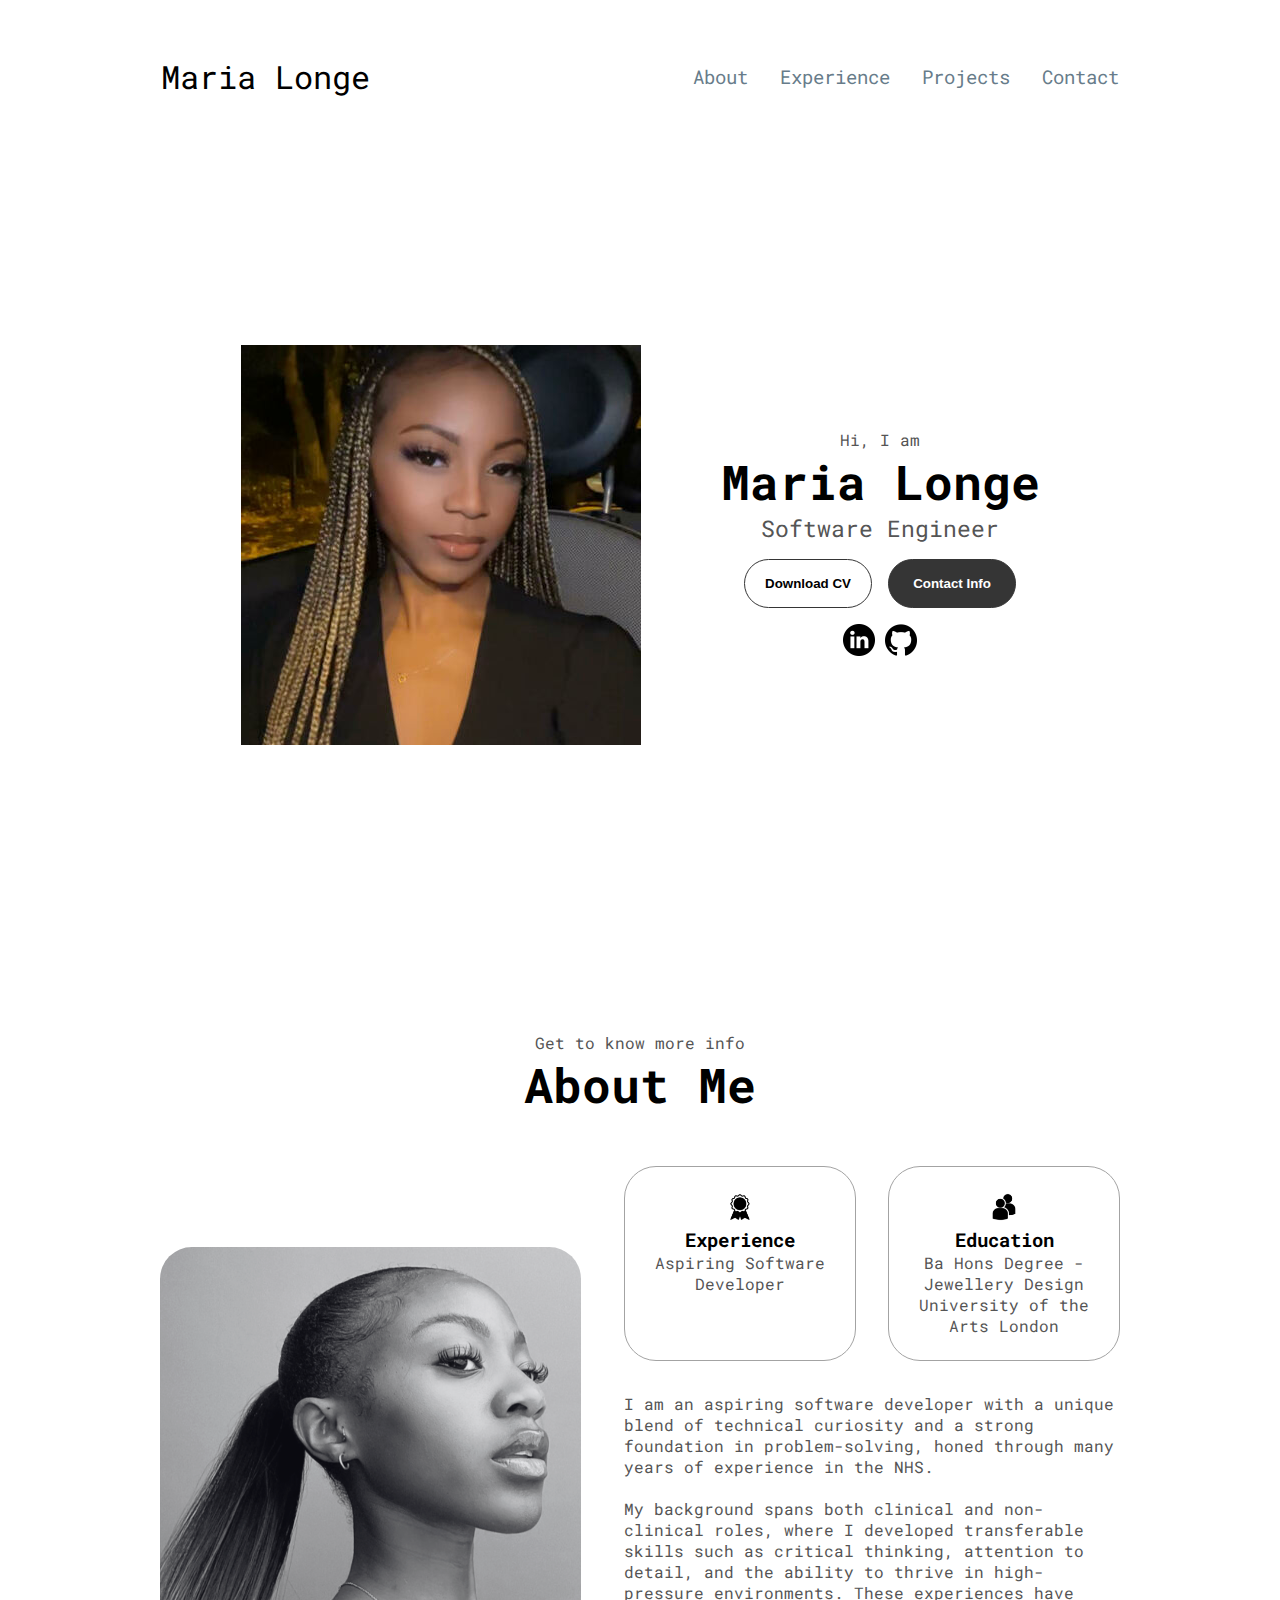
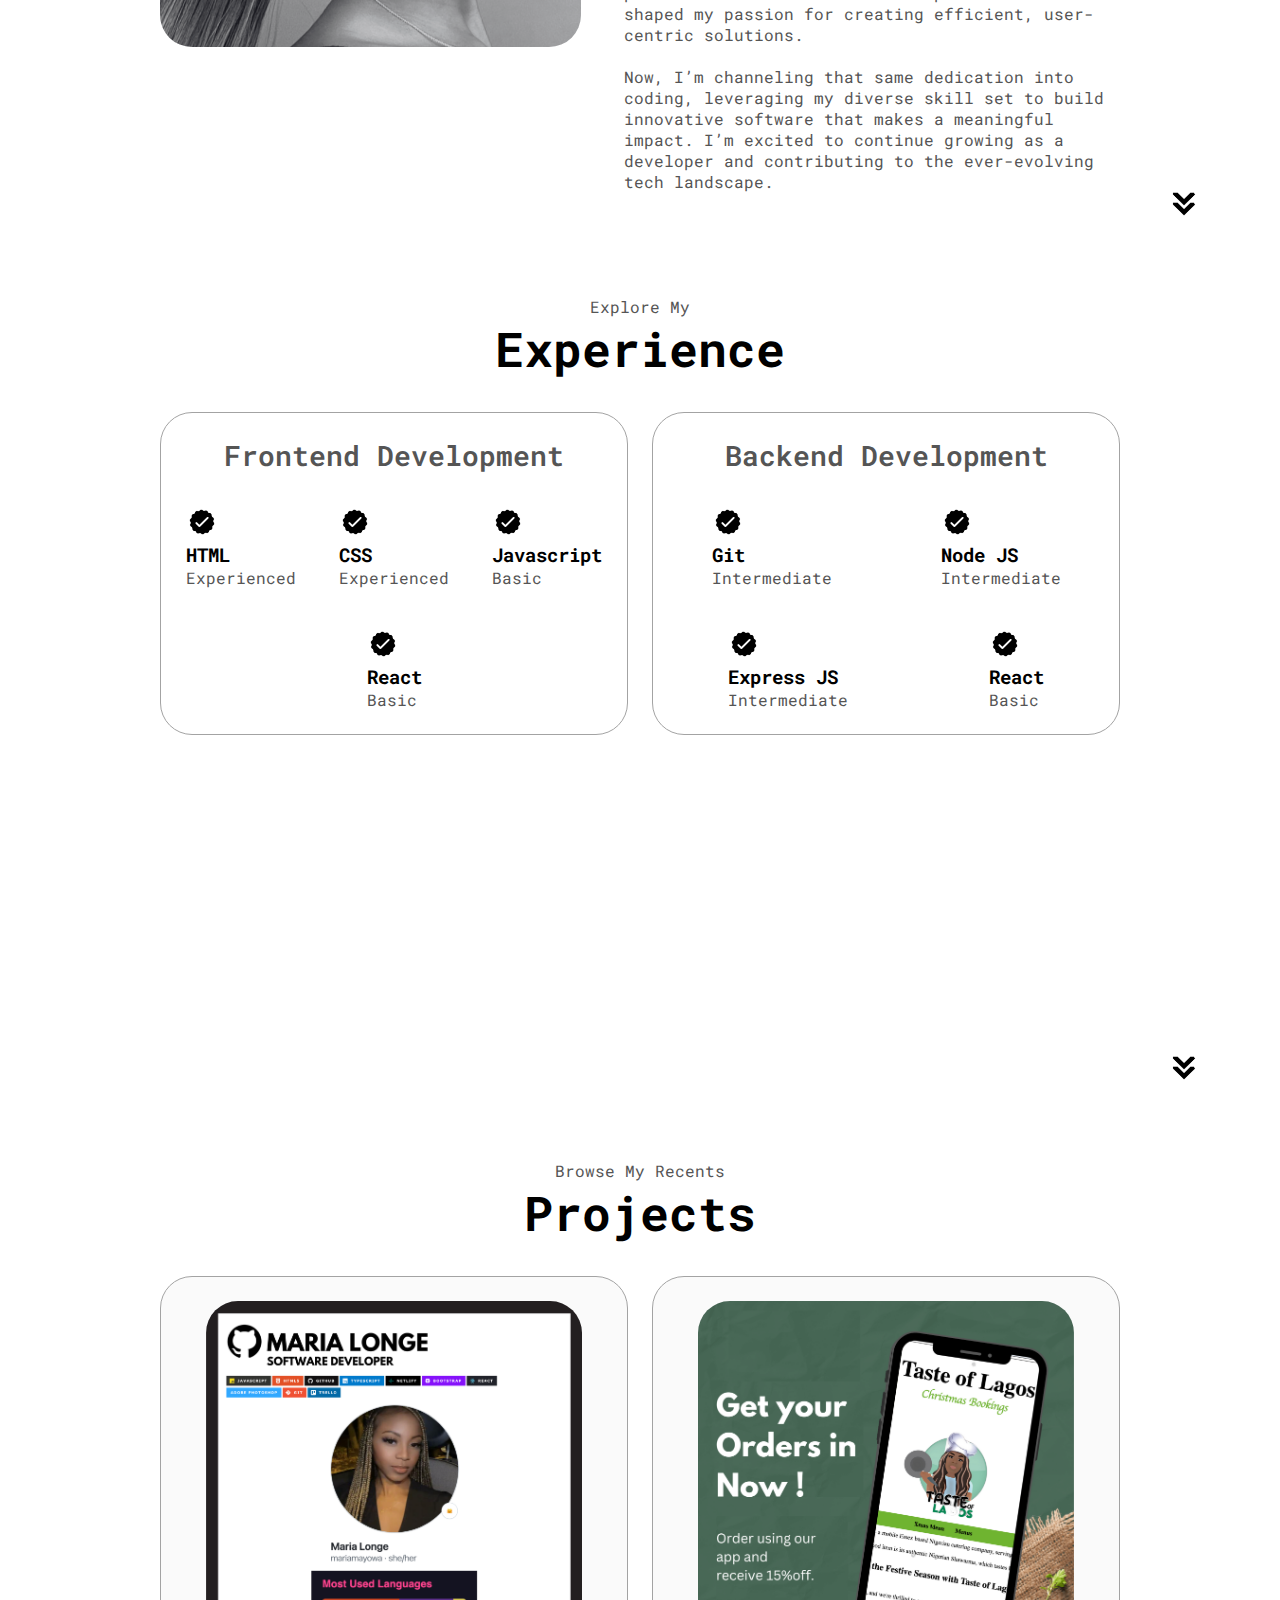
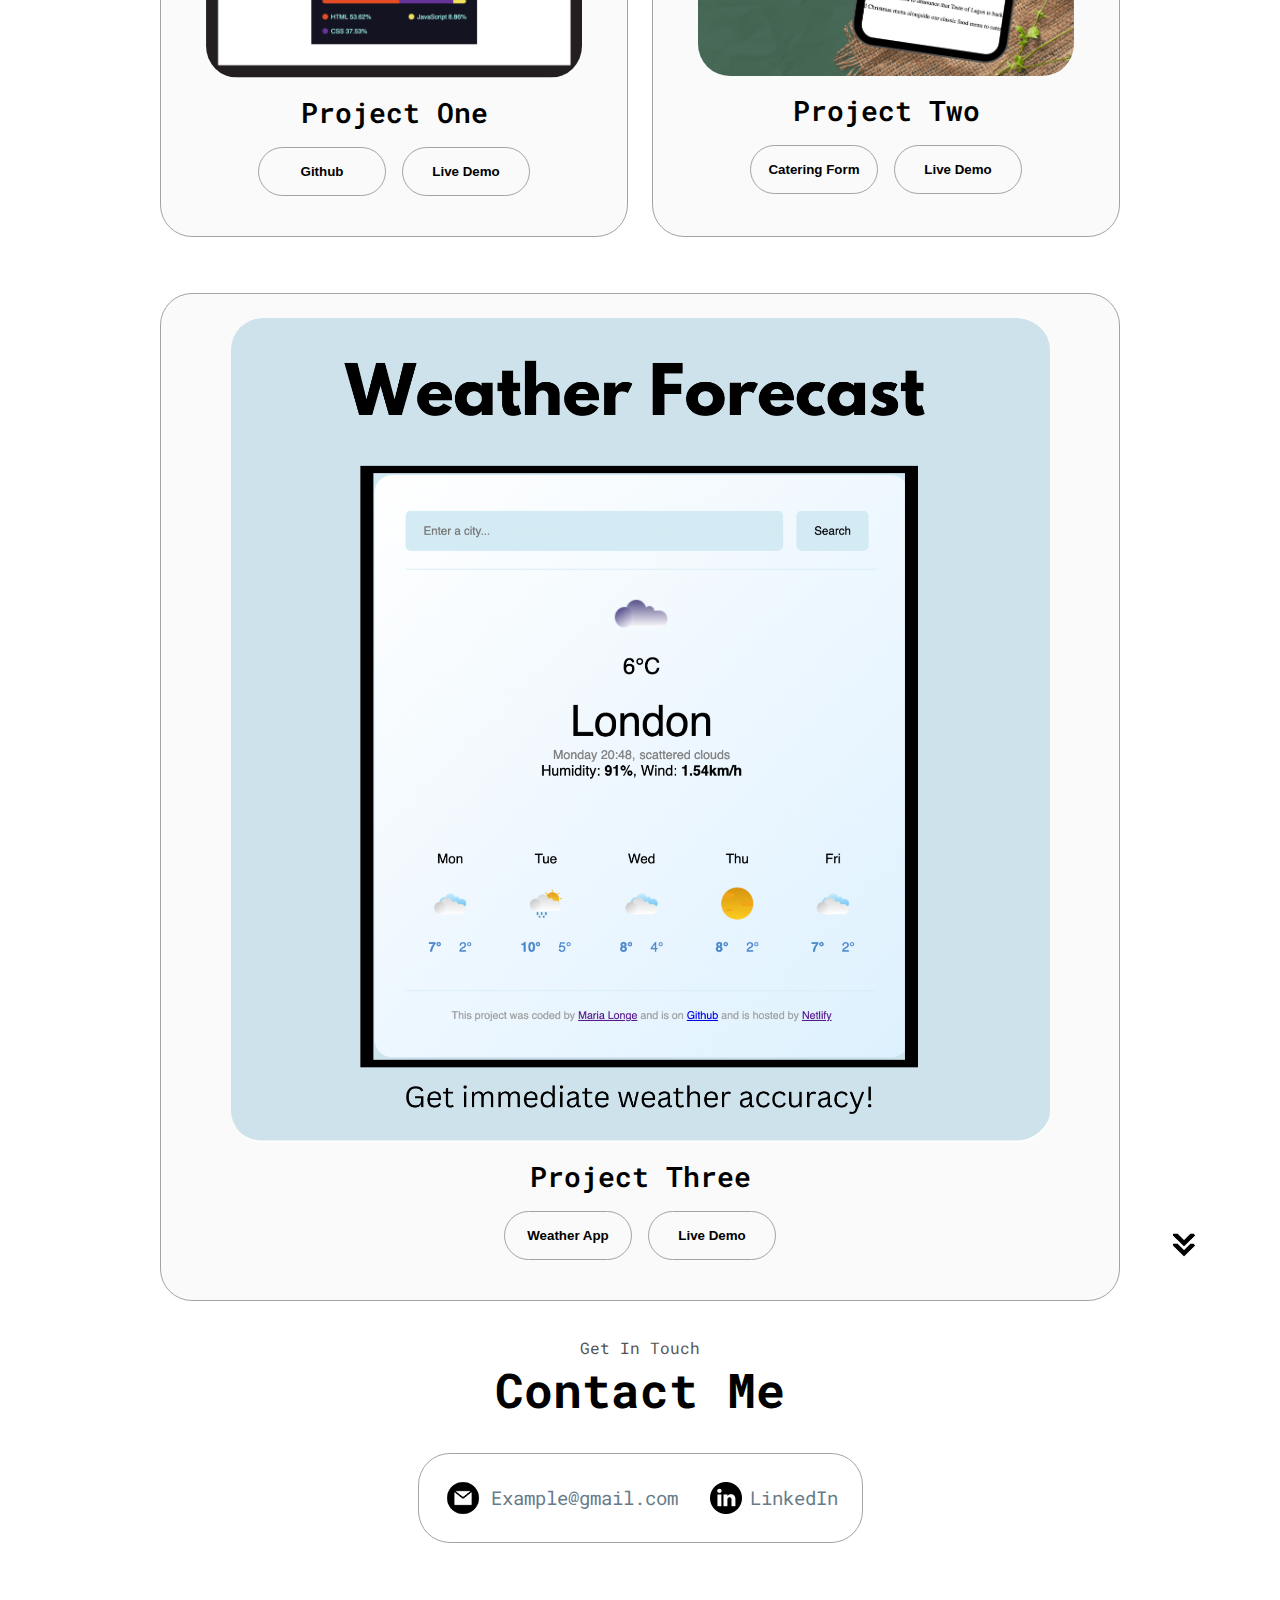
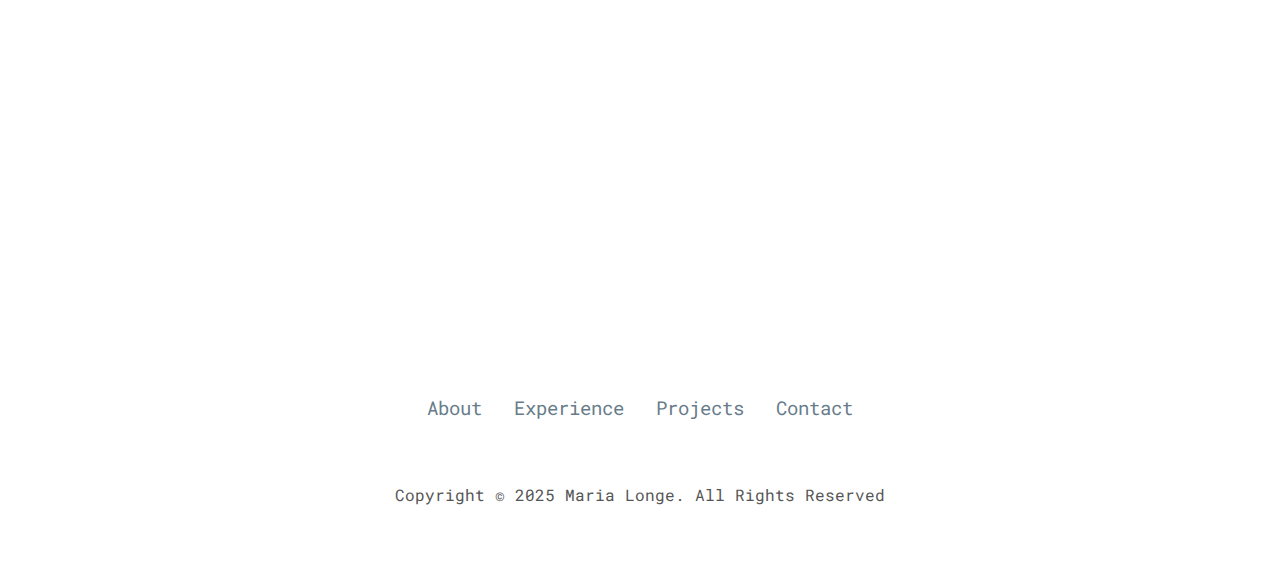
==== commit 0cd9d284: "Embedded Project images to 'Project' section." ====
--- a/src/index.html
+++ b/src/index.html
@@ -103,7 +103,11 @@
                     </div>
                 </div>
                 <div class="text-container">
-                    <p>Lorem ipsum dolor sit amet consectetur adipisicing elit. Veniam corporis maiores, et doloremque fugiat eaque qui, eum aliquid rem tenetur accusamus quod cupiditate? Reiciendis eos magni voluptate vero libero vel.</p>
+                    <p>I am an aspiring software developer with a unique blend of technical curiosity and a strong foundation in problem-solving, honed through many years of experience in the NHS.</p>
+                    </br>
+                    <p>My background spans both clinical and non-clinical roles, where I developed transferable skills such as critical thinking, attention to detail, and the ability to thrive in high-pressure environments. These experiences have shaped my passion for creating efficient, user-centric solutions.</p>
+                    </br>
+                    <p>Now, I’m channeling that same dedication into coding, leveraging my diverse skill set to build innovative software that makes a meaningful impact. I’m excited to continue growing as a developer and contributing to the ever-evolving tech landscape.</p>
                 </div>
             </div>    
         </div>
@@ -234,7 +238,7 @@
             <div class="details-container color-container">
                 <div class="article-container">
                     <img
-                    src=""
+                    src="/assets/Project1.png"
                     alt="Project 1"
                     class="project-img"
                     />
@@ -243,13 +247,13 @@
                 <div class="btn-container">
                     <button
                         class="btn btn-color-2 project-btn"
-                    onclick="location.href='https://github.com/'"
+                    onclick="location.href='https://github.com/mariamayowa'"
                     >
                     Github
                     </button>
                     <button
                         class="btn btn-color-2 project-btn"
-                    onclick="location.href='https://github.com/'"
+                    onclick="location.href='https://github.com/mariamayowa'"
                     >
                     Live Demo
                     </button>
@@ -258,7 +262,7 @@
             <div class="details-container color-container">
                 <div class="article-container">
                     <img
-                    src=""
+                    src="/assets/Project2.png"
                     alt="Project 2"
                     class="project-img"
                     />
@@ -282,7 +286,7 @@
             <div class="details-container color-container">
                 <div class="article-container">
                     <img
-                    src=""
+                    src="/assets/Project3.png"
                     alt="Project 3"
                     class="project-img"
                     />
--- a/src/style.css
+++ b/src/style.css
@@ -3,7 +3,6 @@
 @import url('https://fonts.googleapis.com/css2?family=Poppins:wght@200;300;400;500;600&family=Roboto+Mono:wght@100..700&display=swap');
 
 * {
-
     margin: 0;
     padding: 0;
 }
@@ -149,7 +148,7 @@
 /*SECTIONS*/
 
 section {
-    margin: 0 3rem;
+    margin: 0 10rem;
     padding-top: 4vh;
     height: 96vh;
     box-sizing: border-box;
--- a/src/mediaqueries.css
+++ b/src/mediaqueries.css
@@ -1,3 +1,13 @@
+@media screen and (max-width: 1400px) {
+    #profile{
+        height: 83vh;
+        margin-bottom: 6rem;
+    }
+    .about-containers {
+        flex-wrap: wrap;
+    }
+}
+
 @media screen and (max-width: 1200px) {
     #desktop-nav{
         display: none;
@@ -5,4 +15,105 @@
     #hamburger-nav {
         display: flex;
     }
+
+    #experience,
+    .experience-detail-container {
+        margin-top: 2rem;
+    }
+
+    #profile,
+    .section-container {
+        display: block;
+    }
+
+    .arrow {
+        display: none;
+    }
+
+    section,
+    .section-container {
+        height: fit-content;
+    }
+
+    section {
+        margin: 0 5%;
+    }
+
+    .section__pic-container {
+        width: 275px;
+        height: 275px;
+        margin: 0 auto 2rem;
+    }
+
+    .about-containers {
+        margin-top: 0;
+    }
+}
+
+@media screen and (max-width: 600px) {
+    #contact, 
+    footer {
+        height: 40vh;
+    }
+
+    #profile {
+         height: 83vh;
+         margin-bottom: 0;
+    }
+
+    article {
+        font-size: 1rem;
+    }
+
+    footer nav {
+        height: fit-content;
+        margin-bottom: 2rem;    
+    }
+
+    .about-containers,
+    .contact-info-upper-container,
+    .btn-container {
+        flex-wrap: wrap;
+    }
+
+    .contact-info-container {
+        margin: 0;
+    }
+
+    .contact-info-container p,
+    .nav-links li a {
+        font-size: 1rem;
+    }
+
+    .experience-sub-title {
+        font-size: 1.25rem;
+    }
+
+    .logo {
+        font-size: 1.5rem;
+    }
+
+    .nav-links {
+        flex-direction: column;
+        gap: 0.5rem;
+        text-align: center;
+    }
+
+    .section__pic-container {
+        width: auto;
+        height: 46vw;
+        justify-content: center;
+    }
+
+    .section_text_p2 {
+        font-size: 2rem;
+    }
+
+    .title {
+        font-size: 2rem;
+    } 
+
+    .text-container {
+        text-align: justify;
+    }
 }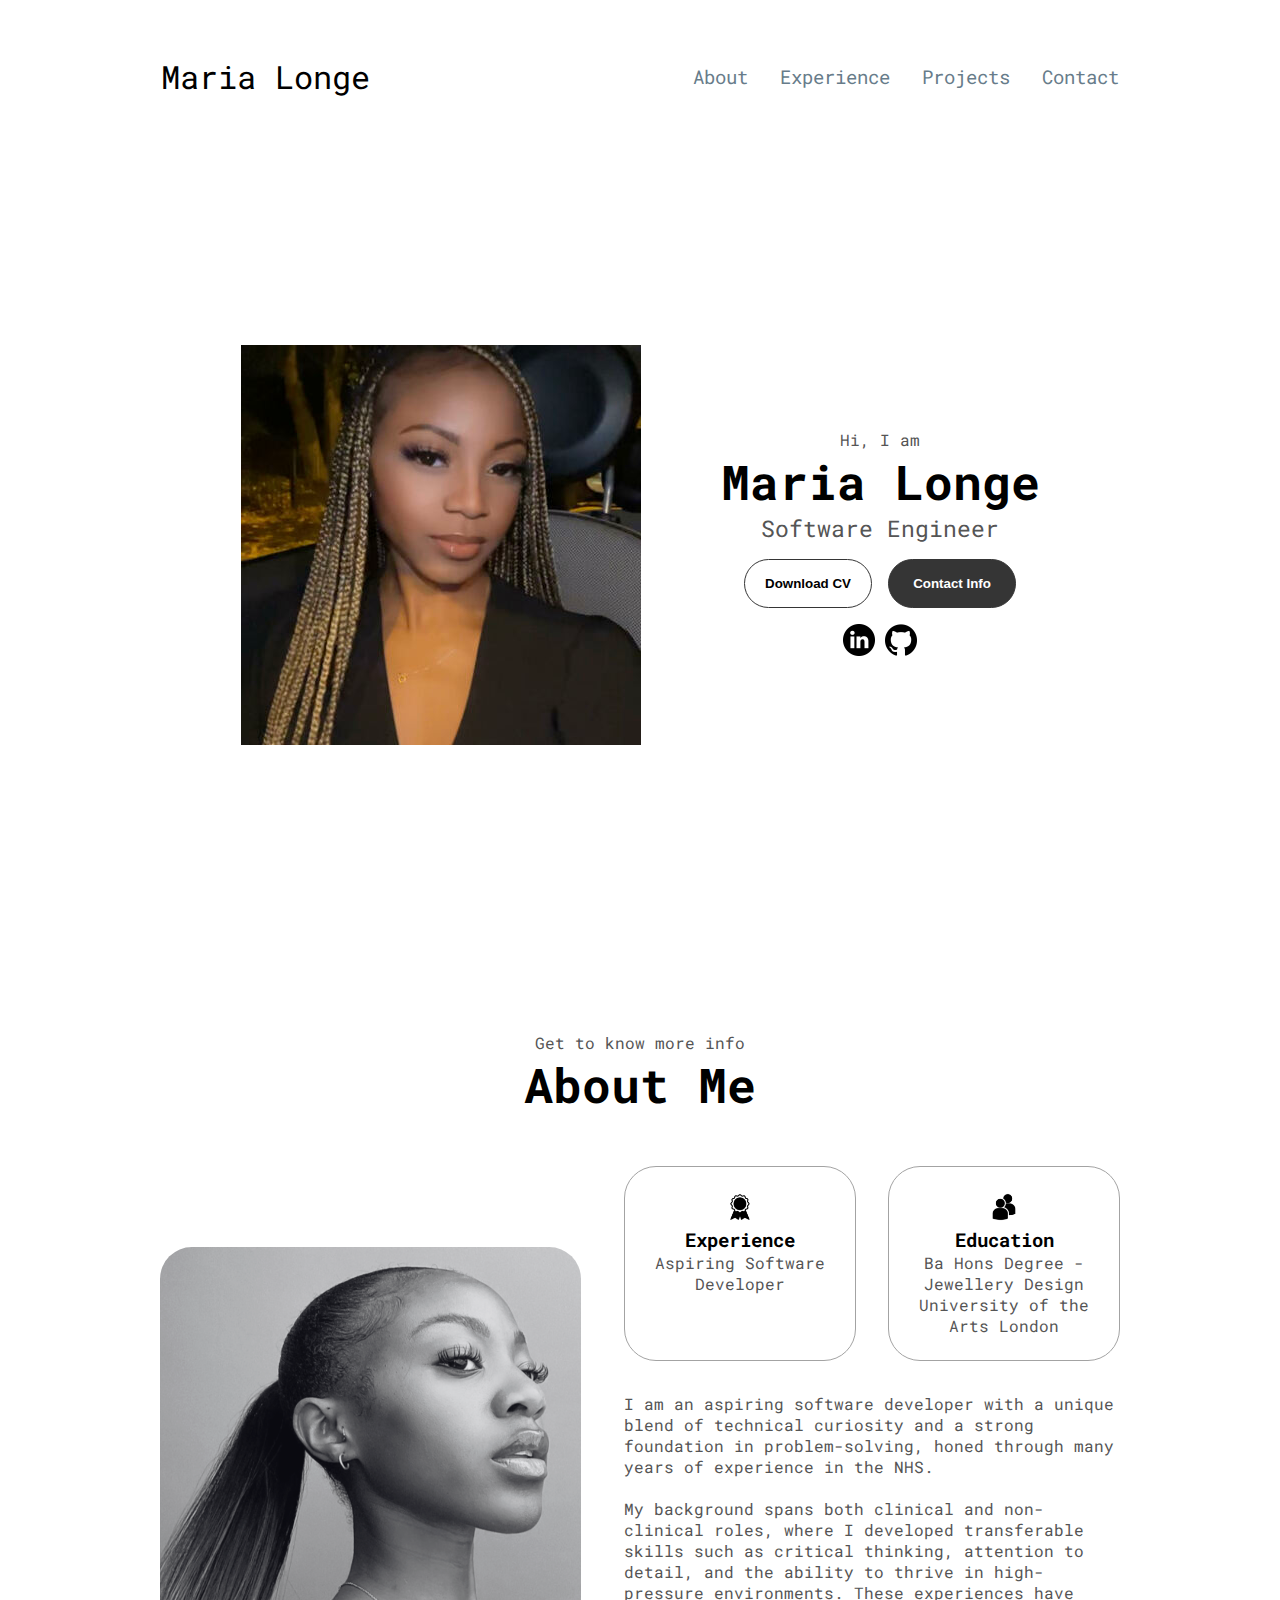
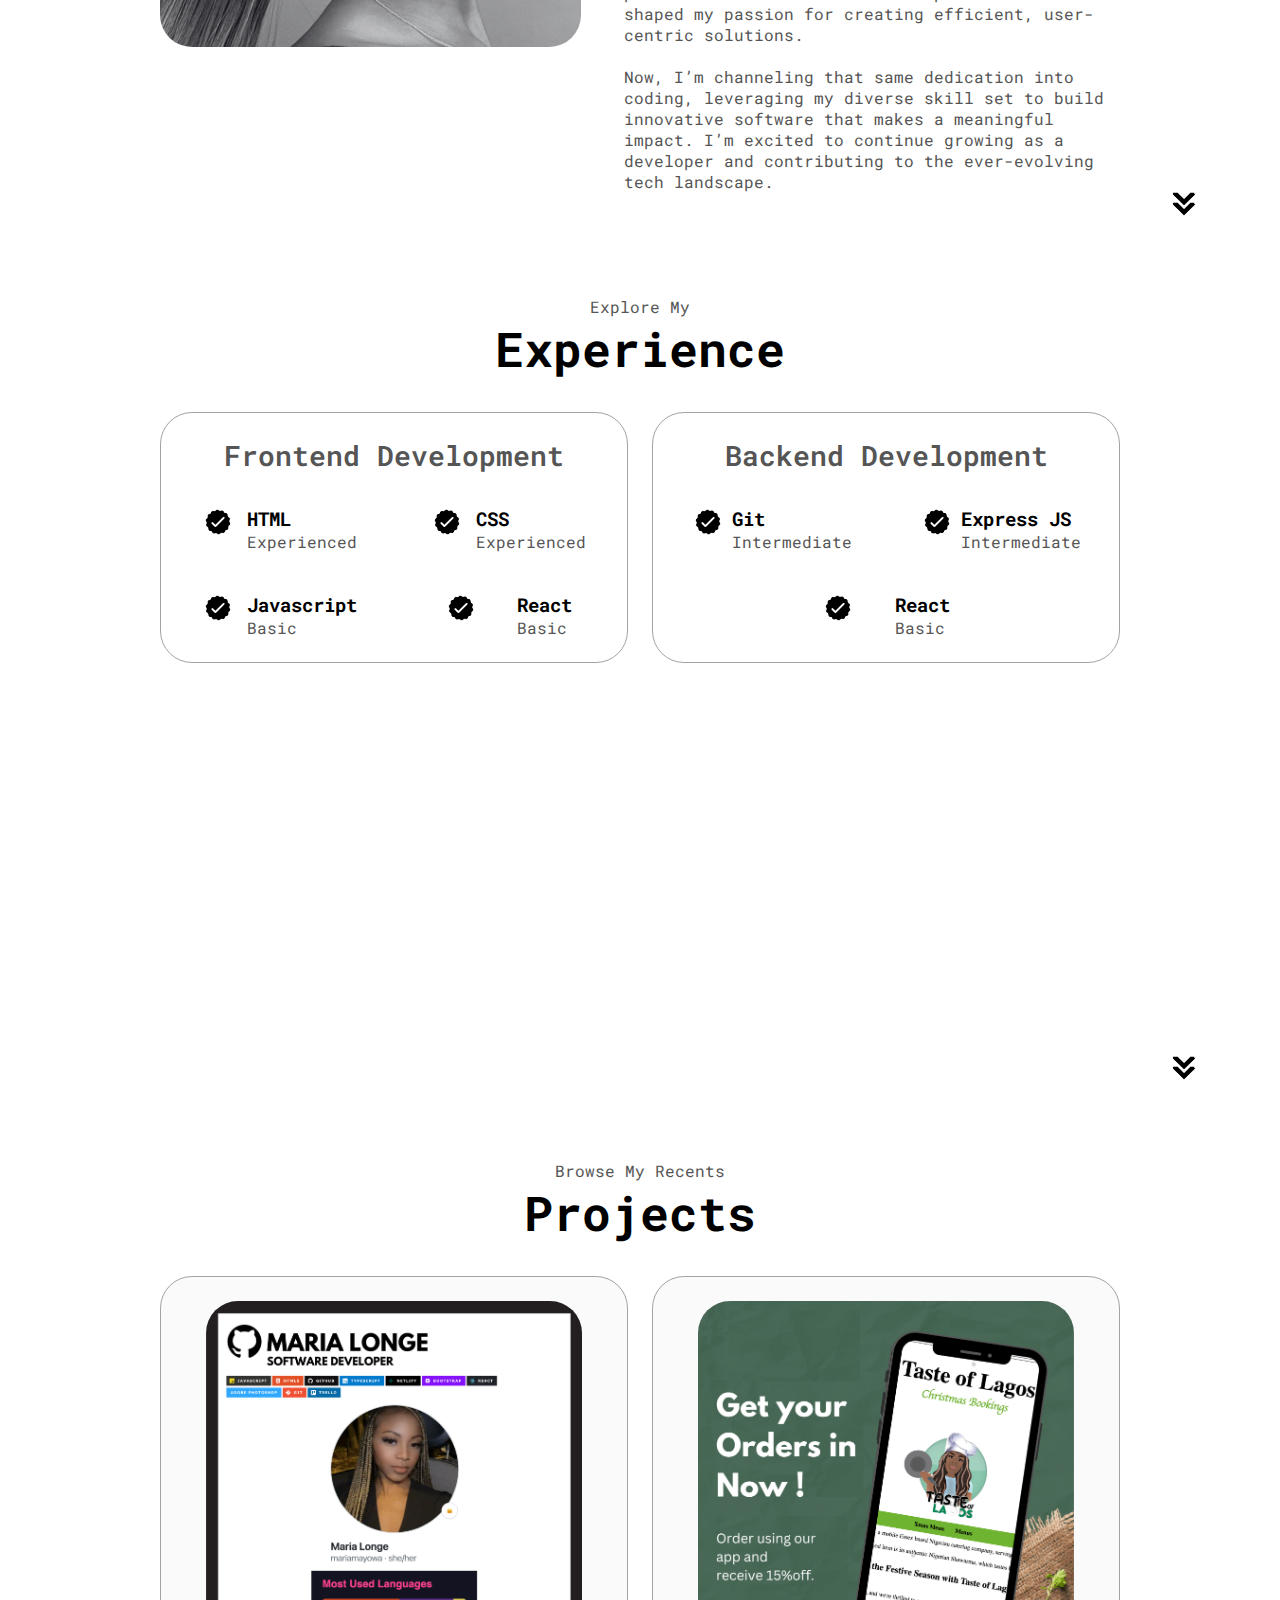
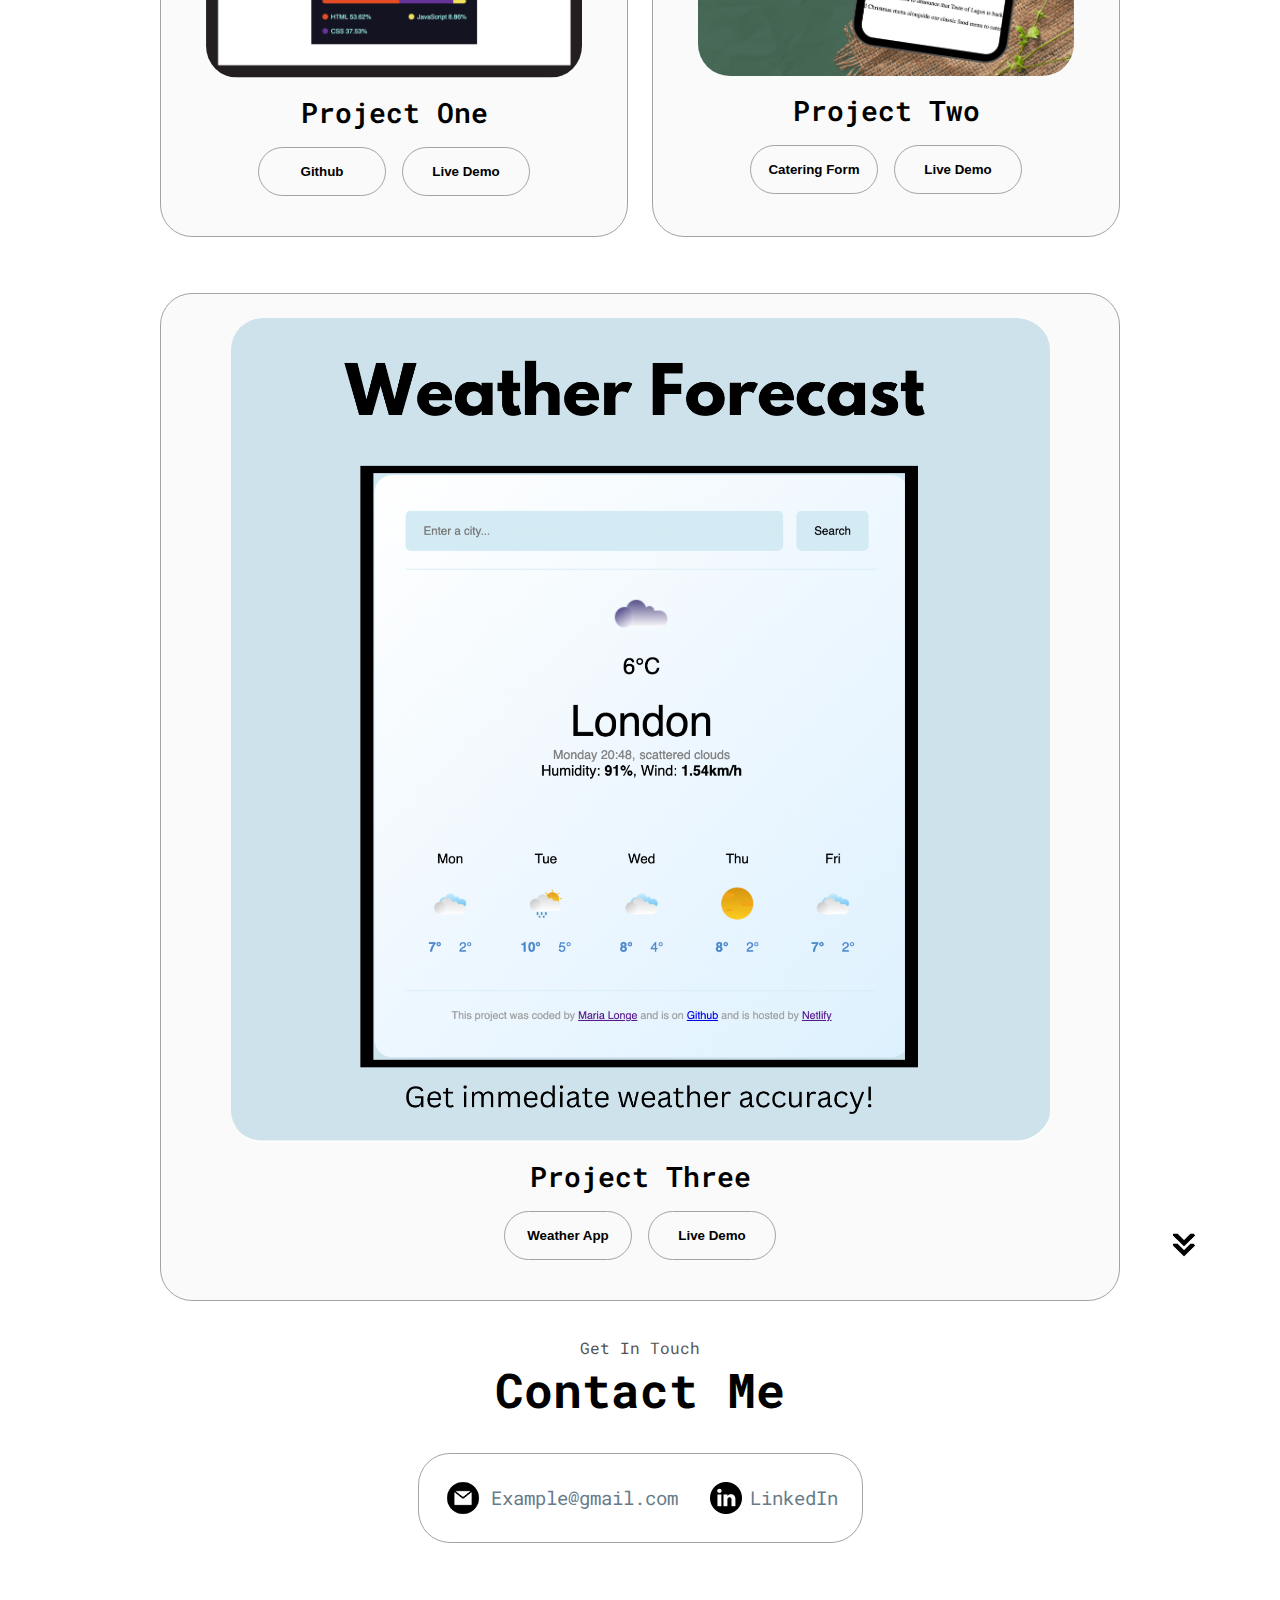
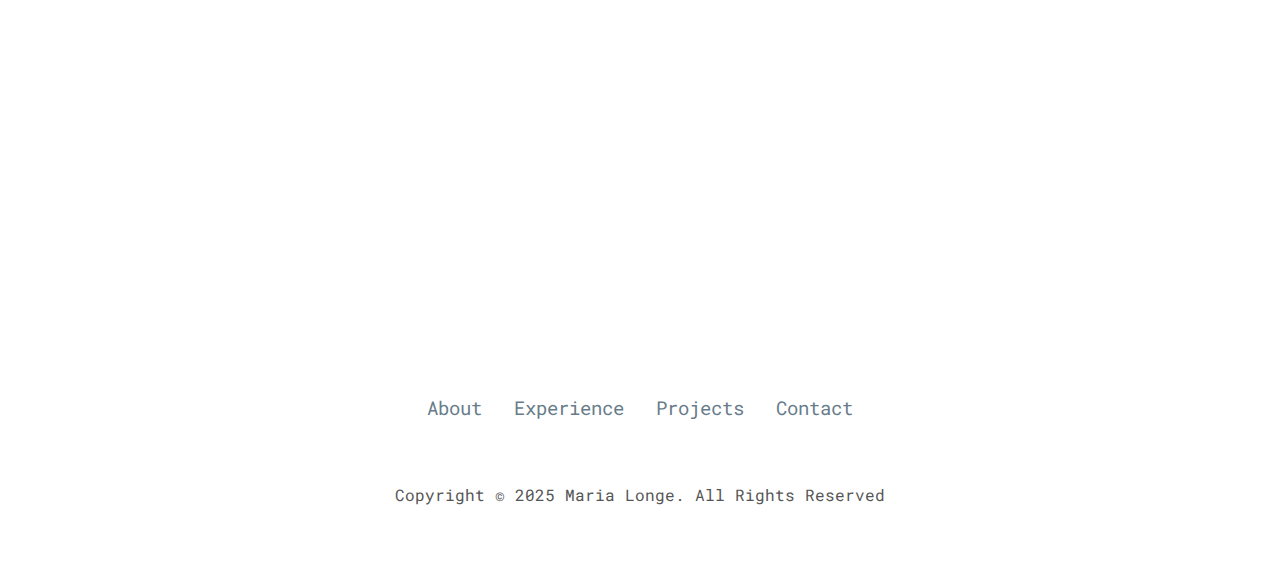
==== commit 619fa66a: "Found error in CSS and adjusted HTML" ====
--- a/src/index.html
+++ b/src/index.html
@@ -134,7 +134,7 @@
                             />
                             <div>
                                 <h3>HTML</h3>
-                                <p>Experienced</P>
+                                <p>Experienced</p>
                             </div>
                         </article>
                         <article>
@@ -145,7 +145,7 @@
                             />
                             <div>
                                 <h3>CSS</h3>
-                                <p>Experienced</P>
+                                <p>Experienced</p>
                             </div>
                         </article>
                         <article>
@@ -156,7 +156,7 @@
                             />
                             <div>
                                 <h3>Javascript</h3>
-                                <p>Basic</P>
+                                <p>Basic</p>
                             </div>
                         </article>
                         <article>
@@ -167,7 +167,7 @@
                             />
                             <div>
                                 <h3>React</h3>
-                                <p>Basic</P>
+                                <p>Basic</p>
                             </div>
                         </article>
                     </div>
@@ -183,17 +183,6 @@
                             />
                             <div>
                                 <h3>Git</h3>
-                                <p>Intermediate</P>
-                            </div>
-                        </article>
-                        <article>
-                            <img 
-                            src="/assets/checkmark.png" 
-                            alt="Experience icon"
-                            class="icon"
-                            />
-                            <div>
-                                <h3>Node JS</h3>
                                 <p>Intermediate</P>
                             </div>
                         </article>
--- a/src/style.css
+++ b/src/style.css
@@ -348,7 +348,7 @@
     justify-content: space-around;
 }
 
-.article {
+article {
     display: flex;
     width: 10rem;
     justify-content: space-around;
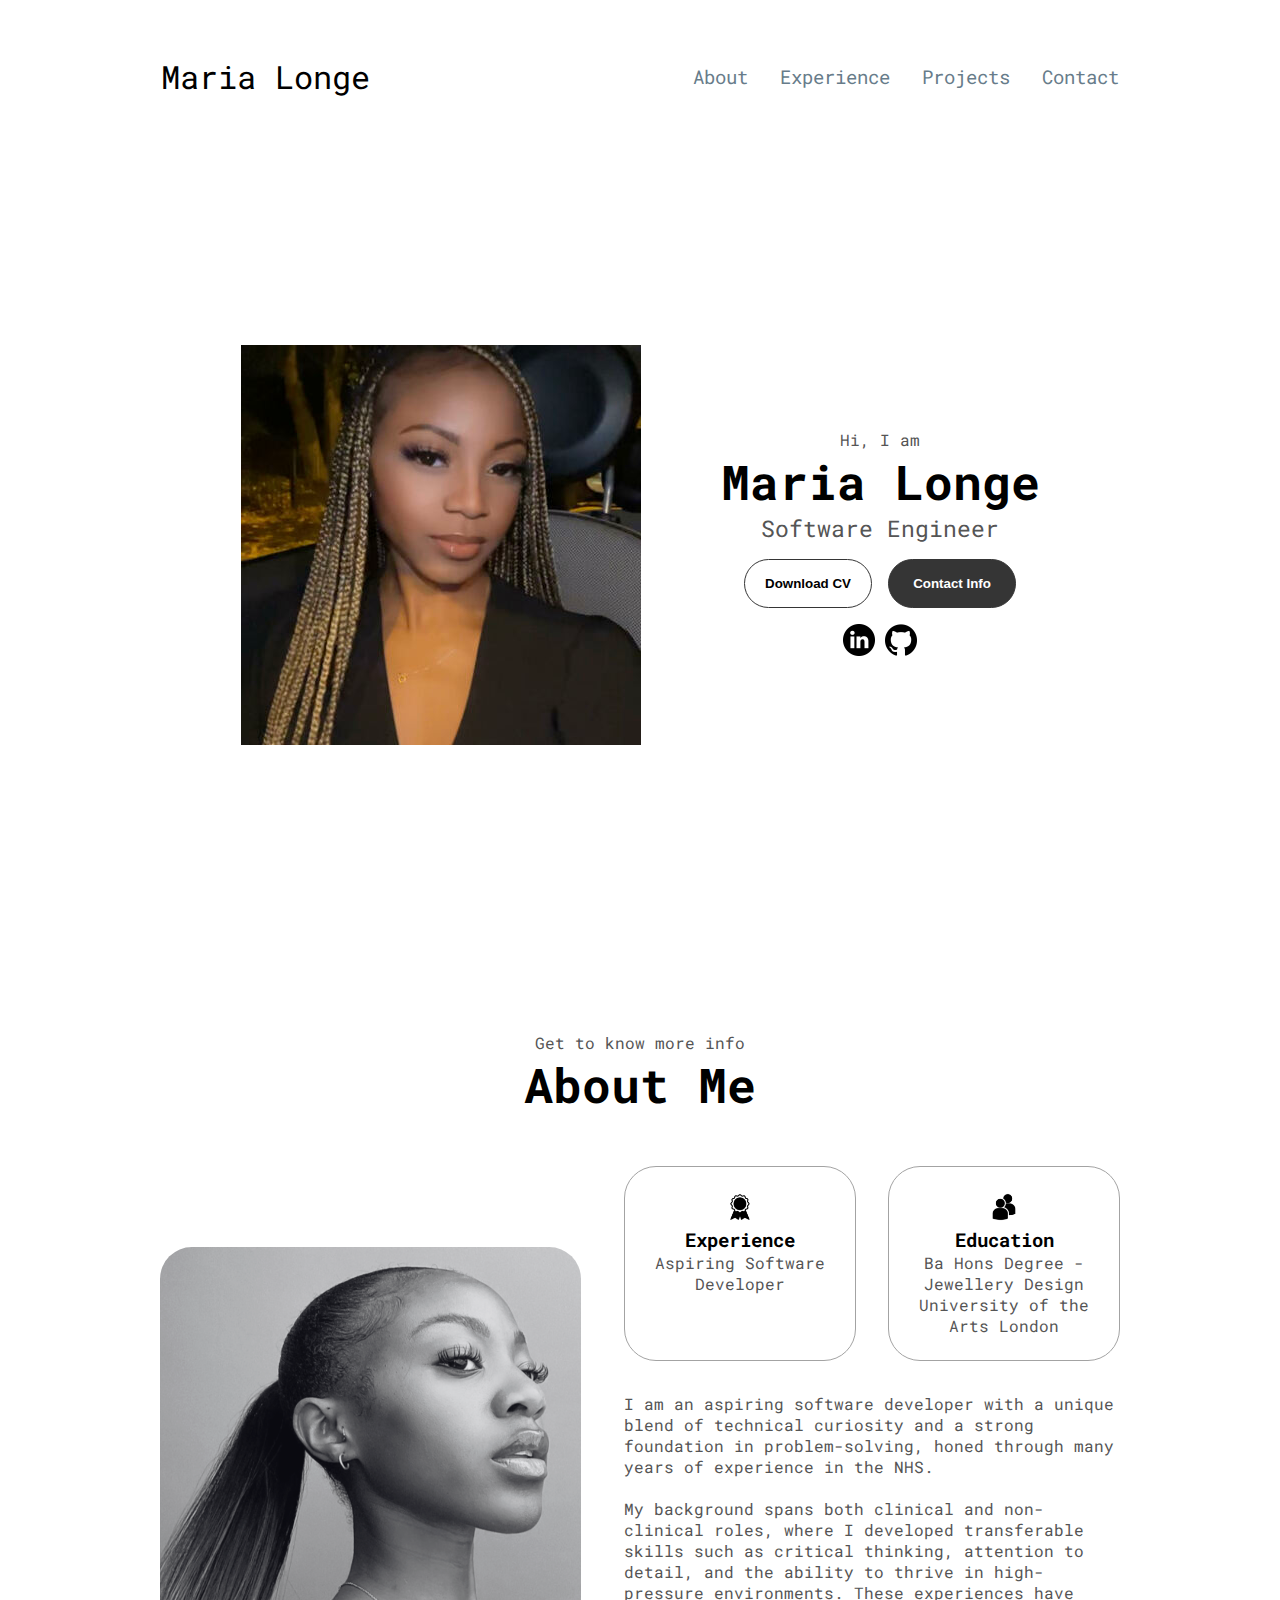
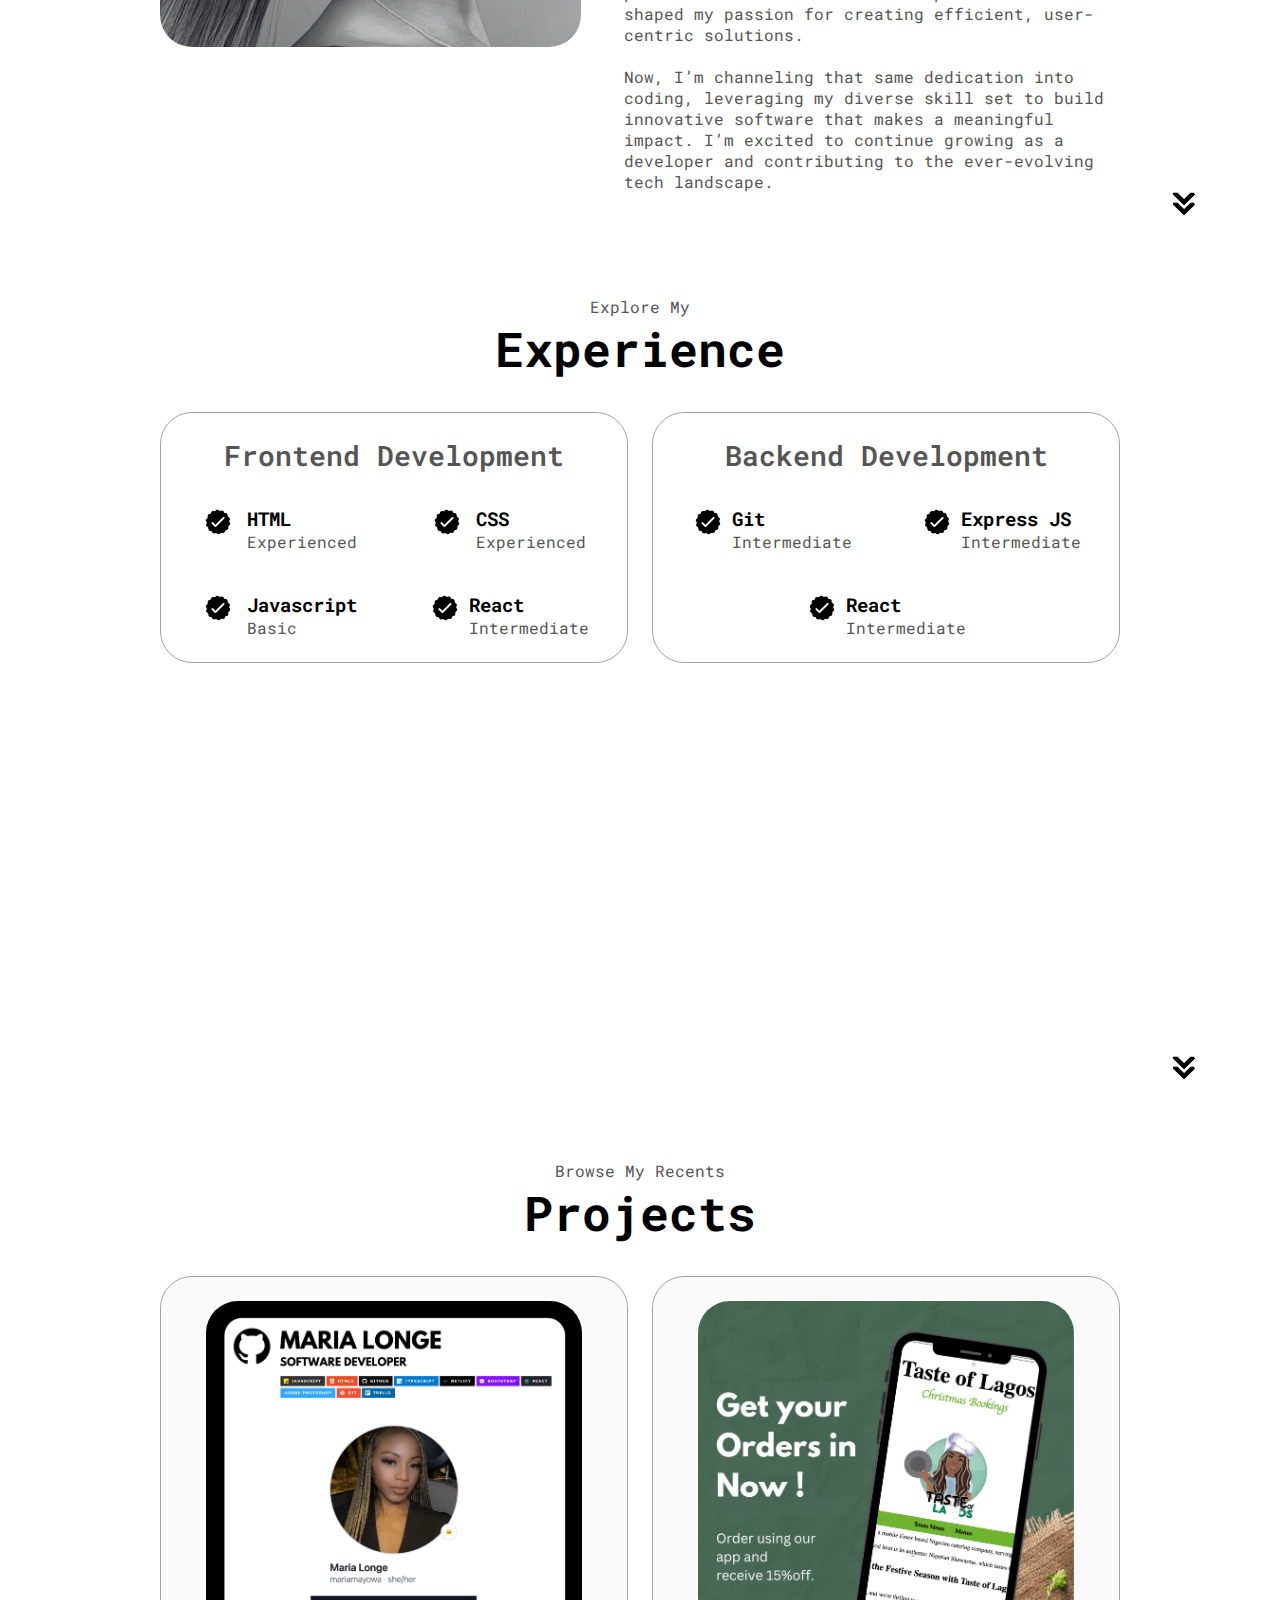
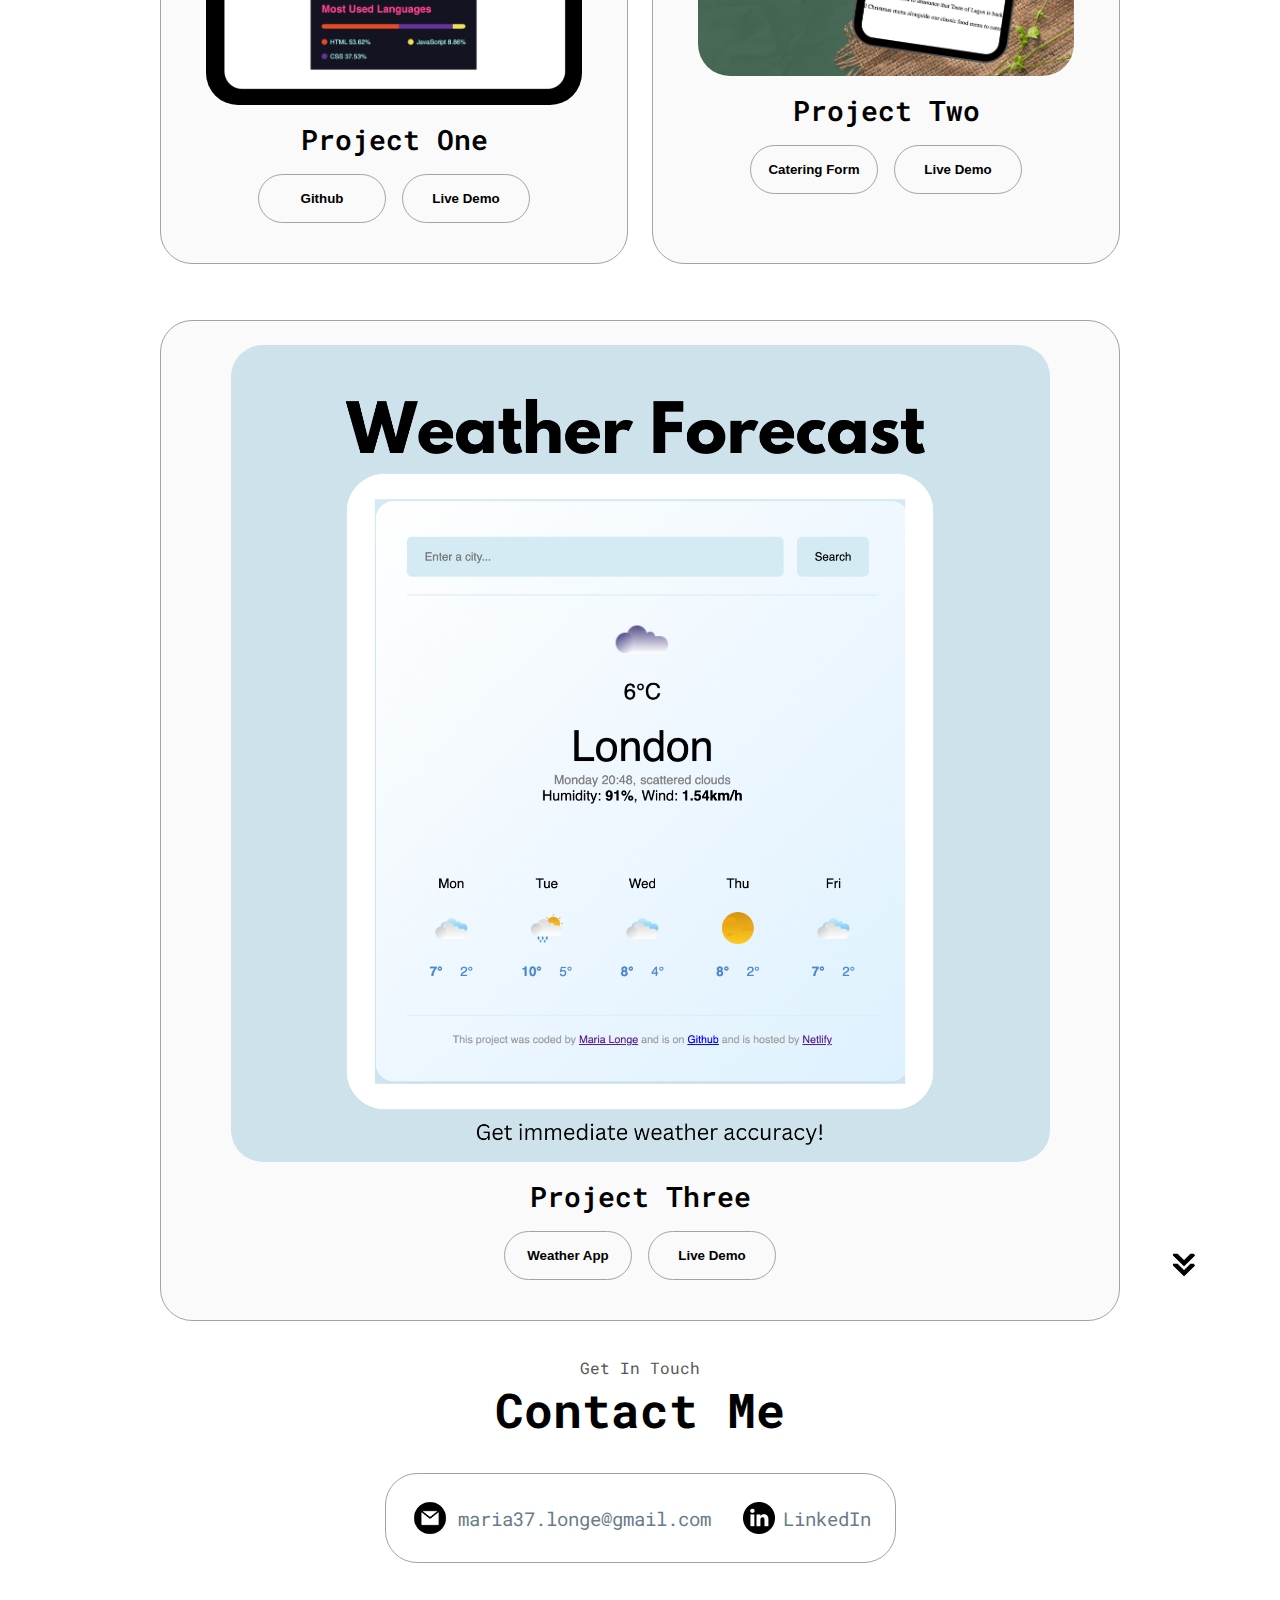
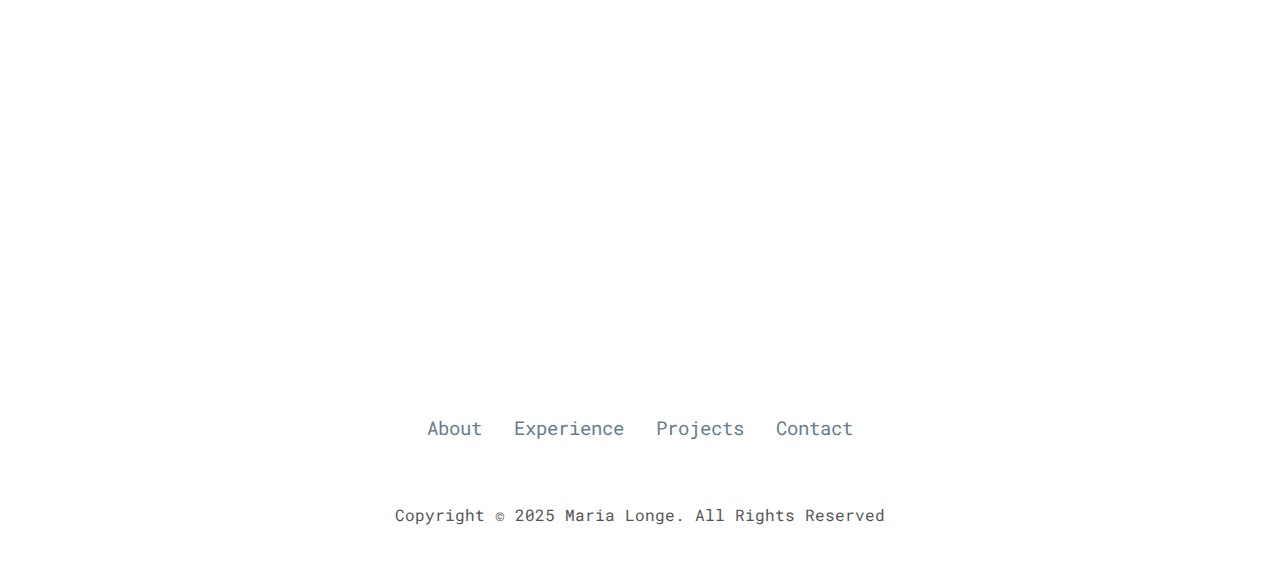
==== commit a68c2b84: "Input correct email for direct link" ====
--- a/src/index.html
+++ b/src/index.html
@@ -167,7 +167,7 @@
                             />
                             <div>
                                 <h3>React</h3>
-                                <p>Basic</p>
+                                <p>Intermediate</p>
                             </div>
                         </article>
                     </div>
@@ -205,7 +205,7 @@
                             />
                             <div>
                                 <h3>React</h3>
-                                <p>Basic</P>
+                                <p>Intermediate</P>
                             </div>
                         </article>
                     </div>
@@ -227,7 +227,7 @@
             <div class="details-container color-container">
                 <div class="article-container">
                     <img
-                    src="/assets/Project1.png"
+                    src="/assets/Project3.png"
                     alt="Project 1"
                     class="project-img"
                     />
@@ -275,7 +275,7 @@
             <div class="details-container color-container">
                 <div class="article-container">
                     <img
-                    src="/assets/Project3.png"
+                    src="/assets/Project1.png"
                     alt="Project 3"
                     class="project-img"
                     />
@@ -316,7 +316,7 @@
                 class="icon contact-icon email-icon"
                 />
                 <p>
-                    <a href="mailto:example@gmail.com">Example@gmail.com</a>
+                    <a href="mailto:example@gmail.com">maria37.longe@gmail.com</a>
                 </p>
             </div>
             <div class="contact-info-container">
